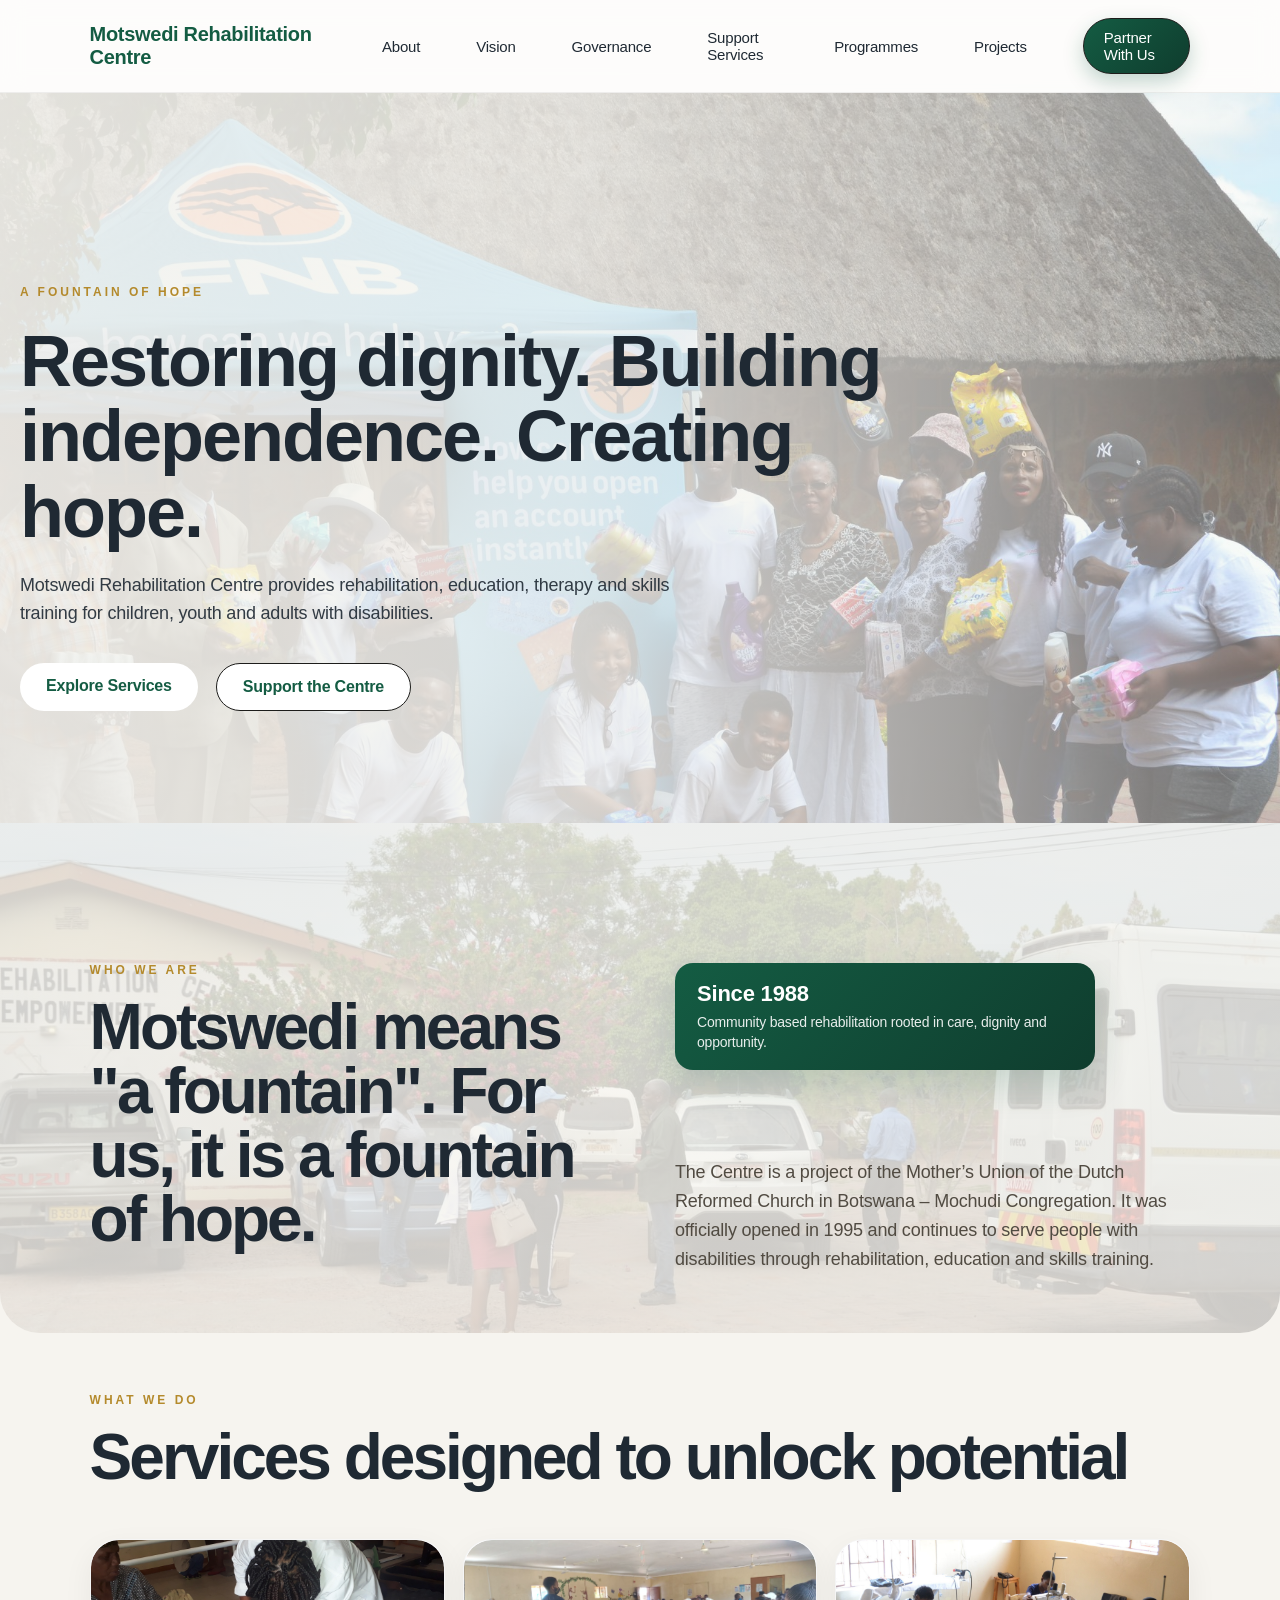
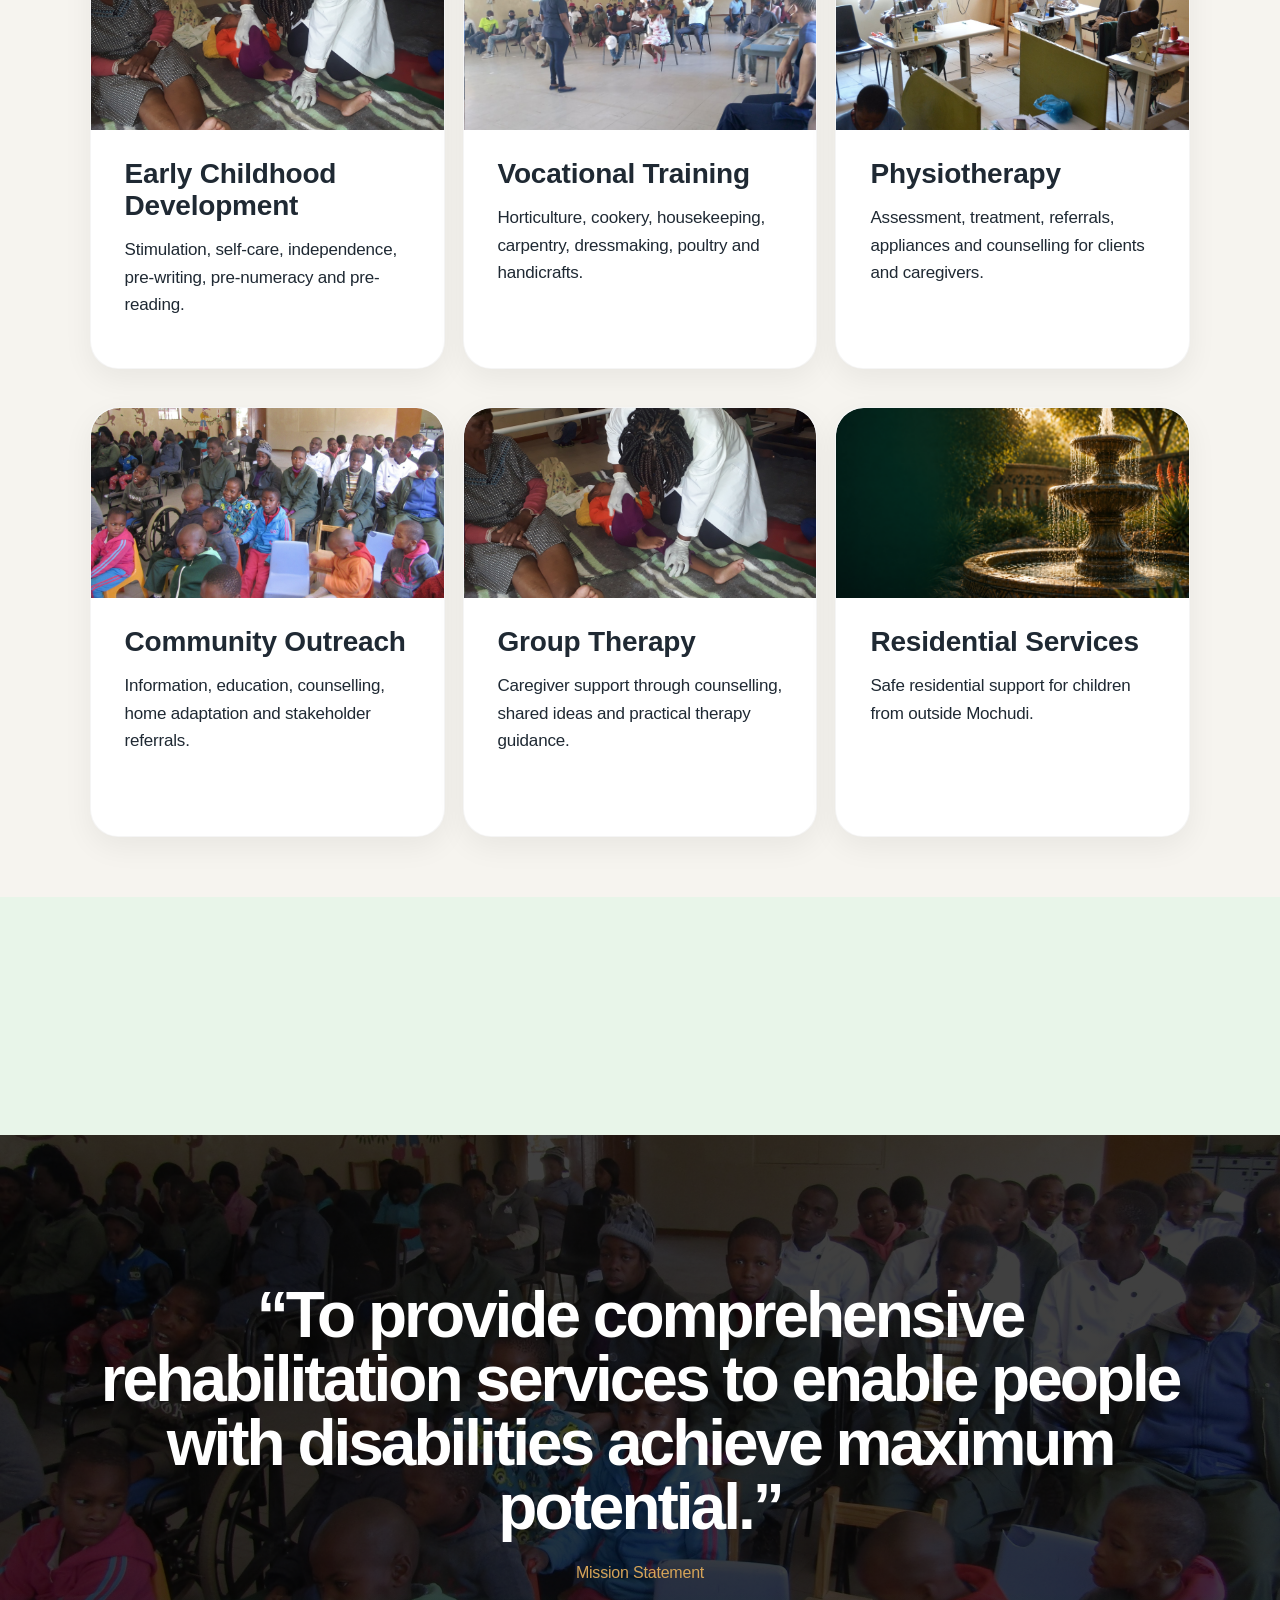
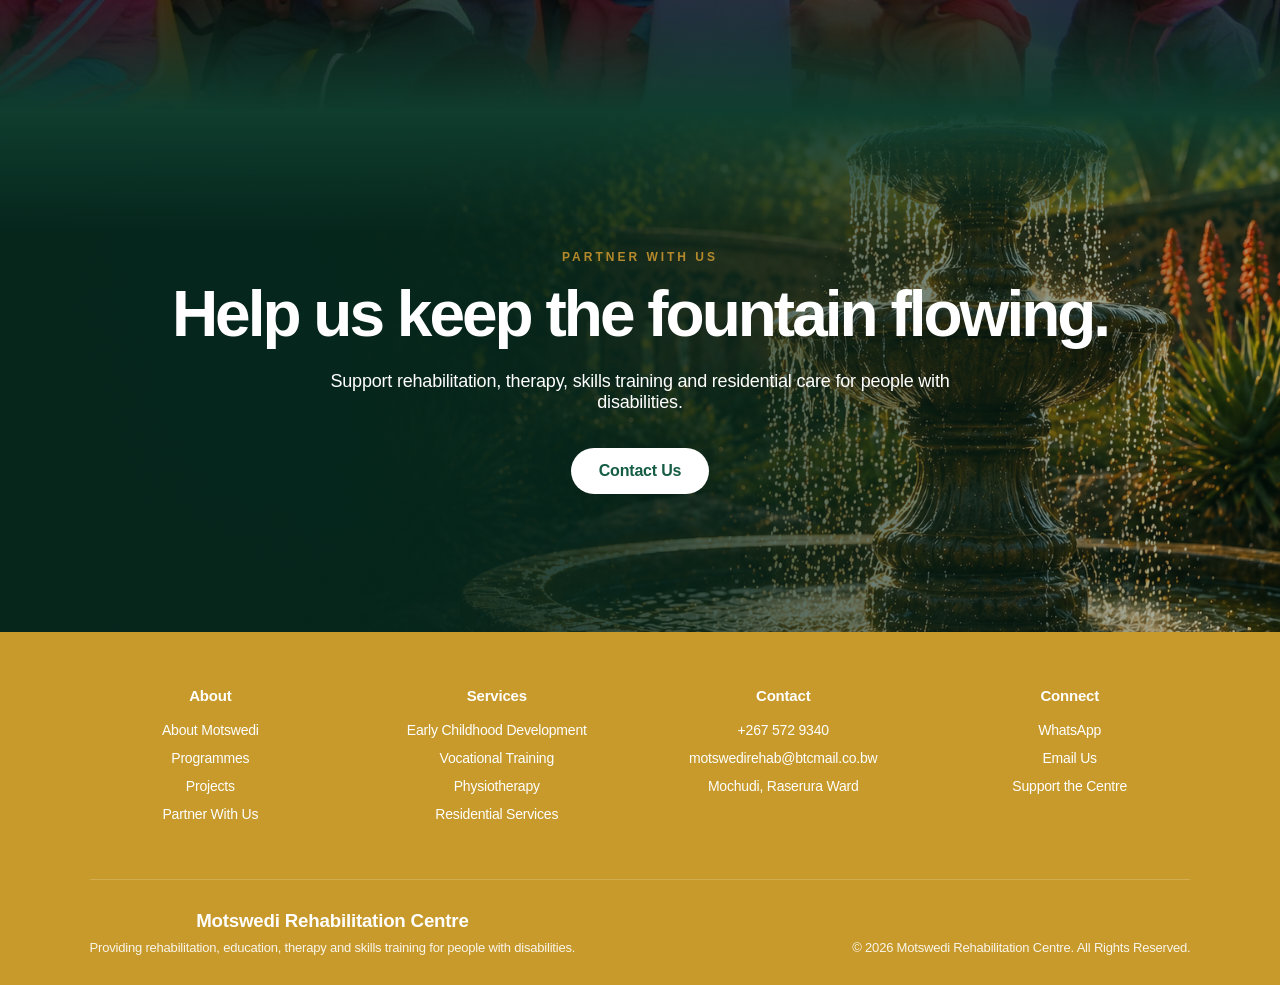
==== about.html @ 280f956c "Create multi-page website structure" ====
﻿<div id="loader">
  <div class="loader-inner">
    <span>A Fountain of Hope</span>
    <h1>Motswedi Rehabilitation Centre</h1>
  </div>
</div><!DOCTYPE html>
<html lang="en">
<head>
  <meta charset="UTF-8">
  <meta name="viewport" content="width=device-width, initial-scale=1.0">
  <title>Motswedi Rehabilitation Centre</title>
  <link rel="stylesheet" href="css/style.css">
</head>
<body>
<nav>
  <div class="brand">Motswedi Rehabilitation Centre</div>
  <div class="navlinks">
    <a href="about.html">About</a><a href="vision.html">Vision</a><a href="governance.html">Governance</a>
    <a href="support.html">Support Services</a>
    <a href="programmes.html">Programmes</a><a href="projects.html">Projects</a>
    <a href="contact.html" class="navbtn">Partner With Us</a>
  </div>
</nav>
<header class="hero">
  <div class="hero-text">
    <span class="tag">A Fountain of Hope</span>
    <h1>Restoring dignity. Building independence. Creating hope.</h1>
    <p>Motswedi Rehabilitation Centre provides rehabilitation, education, therapy and skills training for children, youth and adults with disabilities.</p>
    <div class="actions">
      <a href="support.html" class="btn primary">Explore Services</a>
      <a href="contact.html" class="btn ghost">Support the Centre</a>
    </div>
  </div>
  <div class="hero-card">
    <h3>Since 1988</h3>
    <p>Community based rehabilitation rooted in care, dignity and opportunity.</p>
  </div>
</header>
<section id="about" class="split"><div class="about-badge"><strong>Since 1988</strong><span>Community based rehabilitation rooted in care, dignity and opportunity.</span></div>
  <div>
    <span class="small">Who We Are</span>
    <h2>Motswedi means &quot;a fountain&quot;. For us, it is a fountain of hope.</h2>
  </div>
  <p>
    The Centre is a project of the Mother’s Union of the Dutch Reformed Church in Botswana – Mochudi Congregation.
    It was officially opened in 1995 and continues to serve people with disabilities through rehabilitation, education and skills training.
  </p>
</section>
<section class="dark">
  <div class="marquee">
    <span>Rehabilitation</span>
    <span>Education</span>
    <span>Skills Training</span>
    <span>Physiotherapy</span>
    <span>Residential Care</span>
  </div>
</section>
<section id="services" class="services">
  <span class="small">What We Do</span>
  <h2>Services designed to unlock potential</h2>
  <div class="grid">
    <div class="card"><h3>Early Childhood Development</h3><p>Stimulation, self-care, independence, pre-writing, pre-numeracy and pre-reading.</p></div>
    <div class="card"><h3>Vocational Training</h3><p>Horticulture, cookery, housekeeping, carpentry, dressmaking, poultry and handicrafts.</p></div>
    <div class="card"><h3>Physiotherapy</h3><p>Assessment, treatment, referrals, appliances and counselling for clients and caregivers.</p></div>
    <div class="card"><h3>Community Outreach</h3><p>Information, education, counselling, home adaptation and stakeholder referrals.</p></div>
    <div class="card"><h3>Group Therapy</h3><p>Caregiver support through counselling, shared ideas and practical therapy guidance.</p></div>
    <div class="card"><h3>Residential Services</h3><p>Safe residential support for children from outside Mochudi.</p></div>
  </div>
</section>
<section id="impact" class="impact">
  <div><h2>1988</h2><p>CBR programme started</p></div>
  <div><h2>1995</h2><p>Centre officially opened</p></div>
  <div><h2>90</h2><p>Children and youth enrolled</p></div>
  <div><h2>50</h2><p>Residential children supported</p></div>
</section>
<section class="statement">
  <h2>“To provide comprehensive rehabilitation services to enable people with disabilities achieve maximum potential.”</h2>
  <p>Mission Statement</p>
</section>
<section id="contact" class="contact">
  <span class="small">Partner With Us</span>
  <h2>Help us keep the fountain flowing.</h2>
  <p>Support rehabilitation, therapy, skills training and residential care for people with disabilities.</p>
  <a href="https://wa.me/26774729088" class="btn primary">Contact Us</a>
</section>
<footer class="footer">
  <div class="footer-grid">
    <div>
      <h4>About</h4>
      <a href="about.html">About Motswedi</a>
      <a href="programmes.html">Programmes</a><a href="projects.html">Projects</a>
      <a href="contact.html">Partner With Us</a>
    </div>
    <div>
      <h4>Services</h4>
      <a href="support.html">Early Childhood Development</a>
      <a href="support.html">Vocational Training</a>
      <a href="support.html">Physiotherapy</a>
      <a href="support.html">Residential Services</a>
    </div>
    <div>
      <h4>Contact</h4>
      <a href="tel:+2675729340">+267 572 9340</a>
      <a href="mailto:motswedirehab@btcmail.co.bw">motswedirehab@btcmail.co.bw</a>
      <a href="#">Mochudi, Raserura Ward</a>
    </div>
    <div>
      <h4>Connect</h4>
      <a href="https://wa.me/26774729088">WhatsApp</a>
      <a href="mailto:motswedirehab@btcmail.co.bw">Email Us</a>
      <a href="contact.html">Support the Centre</a>
    </div>
  </div>
  <div class="footer-bottom">
    <div>
      <h3>Motswedi Rehabilitation Centre</h3>
      <p>Providing rehabilitation, education, therapy and skills training for people with disabilities.</p>
    </div>
    <p>&copy; 2026 Motswedi Rehabilitation Centre. All Rights Reserved.</p>
  </div>
</footer>
<script src="js/script.js"></script>
</body>
</html>
---- css/style.css ----
* {
  margin: 0;
  padding: 0;
  box-sizing: border-box;
}
html {
  scroll-behavior: smooth;
}
body {
  font-family: Georgia, "Times New Roman", serif;
  background: #f3efe7;
  color: #1d1d1b;
}
nav {
  position: fixed;
  top: 0;
  width: 100%;
  padding: 24px 7%;
  display: flex;
  justify-content: space-between;
  align-items: center;
  z-index: 10;
  background: rgba(243,239,231,0.8);
  backdrop-filter: blur(18px);
  border-bottom: 1px solid rgba(0,0,0,0.08);
}
.brand {
  font-size: 26px;
  font-weight: 900;
  letter-spacing: -1px;
}
.navlinks {
  display: flex;
  gap: 28px;
  align-items: center;
}
.navlinks a {
  color: #1d1d1b;
  text-decoration: none;
  font-size: 15px;
}
.navbtn {
  border: 1px solid #1d1d1b;
  padding: 12px 20px;
  border-radius: 40px;
}
.hero {
  
  padding: 160px 7% 80px;
  display: grid;
  grid-template-columns: 1.4fr 0.6fr;
  align-items: end;
  gap: 60px;
  background:
    radial-gradient(circle at 75% 30%, rgba(214,164,88,0.35), transparent 28%),
    linear-gradient(120deg, #f3efe7 0%, #e8ddcd 100%);
}
.tag,
.small {
  text-transform: uppercase;
  letter-spacing: 3px;
  font-size: 12px;
  color: #8a5a23;
  font-weight: bold;
}
.hero h1 {
  font-size: clamp(32px, 5vw, 64px);
  line-height: 0.92;
  letter-spacing: -5px;
  margin: 25px 0;
  max-width: 1050px;
}
.hero p {
  max-width: 650px;
  font-size: 18px;
  line-height: 1.6;
  color: #4b463d;
}
.actions {
  display: flex;
  gap: 18px;
  margin-top: 35px;
  flex-wrap: wrap;
}
.btn {
  display: inline-block;
  padding: 16px 28px;
  border-radius: 50px;
  text-decoration: none;
  font-weight: bold;
}
.primary {
  background: #1d1d1b;
  color: #fff;
}
.ghost {
  border: 1px solid #1d1d1b;
  color: #1d1d1b;
}
.hero-card {
  background: #1d1d1b;
  color: white;
  border-radius: 36px;
  padding: 40px;
  
  display: flex;
  flex-direction: column;
  justify-content: end;
  box-shadow: 0 30px 80px rgba(0,0,0,0.25);
}
.hero-card h3 {
  font-size: 44px;
  margin-bottom: 15px;
}
.split {
  padding: 120px 7%;
  display: grid;
  grid-template-columns: 1fr 1fr;
  gap: 70px;
}
.split h2,
.services h2,
.statement h2,
.contact h2 {
  font-size: clamp(38px, 5vw, 76px);
  line-height: 1;
  letter-spacing: -3px;
  margin-top: 18px;
}
.split p {
  font-size: 18px;
  line-height: 1.6;
  color: #514b42;
}
.dark {
  background: #1d1d1b;
  color: #f3efe7;
  overflow: hidden;
}
.marquee {
  display: flex;
  gap: 70px;
  padding: 40px 0;
  white-space: nowrap;
  animation: move 20s linear infinite;
}
.marquee span {
  font-size: 34px;
  font-style: italic;
}
@keyframes move {
  from { transform: translateX(0); }
  to { transform: translateX(-50%); }
}
.services {
  padding: 120px 7%;
}
.grid {
  display: grid;
  grid-template-columns: repeat(3, 1fr);
  gap: 22px;
  margin-top: 50px;
}
.card {
  background: #fffaf0;
  padding: 36px;
  
  border-radius: 34px;
  border: 1px solid rgba(0,0,0,0.08);
  transition: 0.35s;
}
.card:hover {
  transform: translateY(-10px);
  background: #1d1d1b;
  color: white;
}
.card b {
  color: #b7792b;
}
.card h3 {
  font-size: 28px;
  margin: 45px 0 18px;
}
.card p {
  font-size: 17px;
  line-height: 1.6;
}
.impact {
  display: grid;
  grid-template-columns: repeat(4, 1fr);
  background: #e1d2bd;
  padding: 80px 7%;
  gap: 20px;
}
.impact div {
  border-left: 1px solid rgba(0,0,0,0.25);
  padding-left: 24px;
}
.impact h2 {
  font-size: 44px;
}
.statement {
  padding: 130px 7%;
  background: #1d1d1b;
  color: #f3efe7;
  text-align: center;
}
.statement p {
  margin-top: 25px;
  color: #d6a458;
}
.contact {
  padding: 120px 7%;
  text-align: center;
  background: radial-gradient(circle at center, rgba(214,164,88,0.35), transparent 35%), #f3efe7;
}
.contact p {
  max-width: 650px;
  margin: 25px auto 35px;
  font-size: 22px;
  color: #514b42;
}
footer {
  padding: 30px 7%;
  background: #1d1d1b;
  color: #f3efe7;
  text-align: center;
}
@media(max-width: 900px) {
  .navlinks {
    display: none;
  }
  .hero,
  .split,
  .grid,
  .impact {
    grid-template-columns: 1fr;
  }
  .hero h1 {
    letter-spacing: -2px;
  }
}
/* ===== PREMIUM POLISH ===== */
body {
  font-family: "Inter", Arial, sans-serif;
  letter-spacing: -0.2px;
}
/* NAVBAR IMPROVEMENT */
nav {
  padding: 18px 7%;
  transition: all 0.3s ease;
}
.brand {
  font-size: 20px;
  font-weight: 700;
  letter-spacing: -0.5px;
}
/* HERO REFINEMENT */
.hero h1 {
  line-height: 1.05;
  letter-spacing: -2px;
  max-width: 900px;
}
.hero p {
  font-size: 18px;
  opacity: 0.85;
}
/* BUTTON POLISH */
.btn {
  transition: all 0.25s ease;
}
.btn:hover {
  transform: translateY(-2px);
  opacity: 0.9;
}
/* SECTION SPACING */
section {
  padding: 90px 7%;
}
/* CARDS UPGRADE */
.card {
  border-radius: 28px;
  box-shadow: 0 10px 30px rgba(0,0,0,0.06);
  transition: all 0.3s ease;
}
.card:hover {
  transform: translateY(-6px);
  box-shadow: 0 20px 50px rgba(0,0,0,0.1);
}
/* GRID CLEANUP */
.grid {
  gap: 18px;
}
/* IMPACT SECTION CLEAN */
.impact h2 {
  font-size: 52px;
}
/* CONTACT CLEAN */
.contact p {
  font-size: 18px;
}
/* SMOOTH TRANSITIONS */
* {
  transition: color 0.2s ease, background 0.2s ease;
}
.dark {
  padding: 40px 0 !important;
}
.marquee {
  padding: 20px 0 !important;
}
.marquee span {
  font-size: 28px;
}
/* ===== COLOR UPGRADE ===== */
body {
  background: #f6f4ef;
  color: #1f2933;
}
/* NAVBAR */
nav {
  background: rgba(246,244,239,0.9);
  border-bottom: 1px solid rgba(0,0,0,0.05);
}
/* HERO SECTION */
.hero {
  background: linear-gradient(135deg, #e8f5e9, #f6f4ef);
}
/* DARK SECTION (replace harsh black) */
.dark {
  background: linear-gradient(135deg, #0f3d2e, #145c43);
  color: #f6f4ef;
}
/* CARDS */
.card {
  background: #ffffff;
  border: 1px solid rgba(0,0,0,0.04);
}
/* CARD HOVER */
.card:hover {
  background: #0f3d2e;
  color: white;
}
/* BUTTONS */
.primary {
  background: #145c43;
}
.primary:hover {
  background: #0f3d2e;
}
/* ACCENT TEXT */
.small,
.tag {
  color: #b48a2c;
}
/* IMPACT SECTION */
.impact {
  background: #e8f5e9;
}
/* CONTACT */
.contact {
  background: linear-gradient(135deg, #145c43, #0f3d2e);
  color: white;
}
/* ===== PREMIUM STARTUP LOADER ===== */
#loader {
  position: fixed;
  inset: 0;
  background: #0f3d2e;
  color: #f6f4ef;
  z-index: 9999;
  display: flex;
  align-items: center;
  justify-content: center;
  animation: loaderExit 1s ease forwards;
  animation-delay: 2.4s;
}
.loader-inner {
  text-align: center;
  animation: loaderText 1.5s ease forwards;
}
.loader-inner span {
  display: block;
  color: #c79a3b;
  text-transform: uppercase;
  letter-spacing: 5px;
  font-size: 13px;
  margin-bottom: 18px;
}
.loader-inner h1 {
  font-size: clamp(34px, 6vw, 82px);
  line-height: 1;
  max-width: 900px;
}
@keyframes loaderText {
  0% {
    opacity: 0;
    transform: translateY(30px);
    filter: blur(8px);
  }
  100% {
    opacity: 1;
    transform: translateY(0);
    filter: blur(0);
  }
}
@keyframes loaderExit {
  to {
    opacity: 0;
    visibility: hidden;
    transform: translateY(-100%);
  }
}
/* ===== HERO CARD FIX (Since 1988) ===== */
.hero-card {
  background: linear-gradient(135deg, #145c43, #0f3d2e);
  color: #f6f4ef;
  border-radius: 28px;
  padding: 35px;
  box-shadow: 0 20px 50px rgba(0,0,0,0.15);
}
.hero-card h3 {
  font-size: 38px;
  margin-bottom: 10px;
  color: #ffffff;
}
.hero-card p {
  font-size: 16px;
  color: rgba(255,255,255,0.85);
  line-height: 1.5;
}
/* ===== CONTACT SECTION FIX ===== */
.contact {
  background: linear-gradient(135deg, #145c43, #0f3d2e);
  color: #ffffff;
  text-align: center;
}
.contact h2 {
  color: #ffffff;
}
.contact p {
  color: rgba(255,255,255,0.9);
  font-size: 18px;
}
/* BUTTON FIX */
.contact .btn {
  background: #ffffff;
  color: #145c43;
  font-weight: bold;
}
.contact .btn:hover {
  background: #f1f5f3;
}
/* ===== VISUAL IMAGE UPGRADE ===== */
.hero {
  background:
    linear-gradient(90deg, rgba(246,244,239,0.95) 0%, rgba(246,244,239,0.82) 55%, rgba(246,244,239,0.35) 100%),
    url("../images/hero-fountain.png");
  background-size: cover;
  background-position: center right;
}
.card:nth-child(1)::before {
  background-image: url("../images/care.jpg");
}
.card:nth-child(2)::before {
  background-image: url("../images/training.jpg");
}
.card:nth-child(3)::before {
  background-image: url("../images/therapy.jpg");
}
.card:nth-child(4)::before {
  background-image: url("../images/community.jpg");
}
.card {
  position: relative;
  overflow: hidden;
}
.card::before {
  content: "";
  display: block;
  height: 150px;
  margin: -36px -36px 28px;
  background-size: cover;
  background-position: center;
  border-radius: 28px 28px 0 0;
  filter: saturate(0.9);
}
.card:hover::before {
  opacity: 0.75;
}

/* ===== WORKING IMAGE SYSTEM ===== */
/* HERO IMAGE */
.hero {
  background:
    linear-gradient(90deg, rgba(246,244,239,0.95) 0%, rgba(246,244,239,0.85) 50%, rgba(246,244,239,0.3) 100%),
    url("../images/hero-fountain.png");
  background-size: cover;
  background-position: center right;
}
/* CARD IMAGES */
.card {
  position: relative;
  overflow: hidden;
  padding-top: 200px;
}
.card::before {
  content: "";
  position: absolute;
  top: 0;
  left: 0;
  width: 100%;
  height: 160px;
  background-size: cover;
  background-position: center;
  border-radius: 28px 28px 0 0;
}
/* Assign images */
.card:nth-child(1)::before { background-image: url("../images/care.jpg"); }
.card:nth-child(2)::before { background-image: url("../images/training.jpg"); }
.card:nth-child(3)::before { background-image: url("../images/therapy.jpg"); }
.card:nth-child(4)::before { background-image: url("../images/community.jpg"); }
.card:nth-child(5)::before { background-image: url("../images/care.jpg"); }
.card:nth-child(6)::before { background-image: url("../images/hero-fountain.png"); }

/* ===== FIX SERVICE CARD IMAGE CROPPING ===== */
.card {
  padding-top: 260px !important;
}
.card::before {
  height: 220px !important;
  background-size: cover !important;
  background-position: center center !important;
}
/* ===== SERVICE CARD IMAGE + HEIGHT FIX ===== */
.card {
  padding: 0 34px 34px 34px !important;
  min-height: 430px !important;
}
.card::before {
  position: relative !important;
  display: block !important;
  height: 190px !important;
  width: calc(100% + 68px) !important;
  margin: 0 -34px 28px -34px !important;
  background-size: cover !important;
  background-position: center !important;
  border-radius: 28px 28px 0 0 !important;
}
.card h3 {
  margin: 10px 0 14px !important;
}
.card p {
  margin: 0 !important;
}
/* ===== ABOUT IMAGE BAND ===== */
.split {
  position: relative;
}
.split::before {
  content: "";
  position: absolute;
  top: -120px;
  left: 0;
  width: 100%;
  height: 260px;
  background:
    linear-gradient(to bottom, rgba(246,244,239,0.95), rgba(246,244,239,0.6)),
    url("../images/about.jpg");
  background-size: cover;
  background-position: center;
  border-radius: 0 0 40px 40px;
  z-index: 0;
}
.split > * {
  position: relative;
  z-index: 1;
}
/* ===== FIX ABOUT IMAGE OVERLAP ===== */
.split::before {
  display: none !important;
}
.split {
  padding-top: 80px !important;
}
.split {
  background:
    linear-gradient(rgba(246,244,239,0.88), rgba(246,244,239,0.88)),
    url("../images/about.jpg") center/cover no-repeat;
  border-radius: 0 0 40px 40px;
}
/* ===== THEME GLITTER CURSOR ===== */
.glitter {
  position: fixed;
  width: 8px;
  height: 8px;
  pointer-events: none;
  border-radius: 50%;
  z-index: 99999;
  background: #c79a3b;
  box-shadow: 0 0 12px rgba(199,154,59,0.9);
  animation: glitterFade 0.7s ease-out forwards;
}
@keyframes glitterFade {
  0% {
    opacity: 1;
    transform: scale(1);
  }
  100% {
    opacity: 0;
    transform: scale(0.2) translateY(-12px);
  }
}

/* ===== FINAL HERO (MATCH DESIGN) ===== */
.hero {
  min-height: 90vh;
  display: flex;
  align-items: center;
  padding: 80px 7%;
  background:
    linear-gradient(90deg, rgba(6,38,28,0.95) 0%, rgba(6,38,28,0.85) 40%, rgba(6,38,28,0.2) 75%),
    url("../images/hero-fountain.png");
  background-size: cover;
  background-position: right center;
  color: #ffffff;
}
/* LEFT TEXT BLOCK */
.hero-content {
  max-width: 600px;
}
/* TITLE */
.hero h1 {
  font-size: clamp(48px, 6vw, 72px);
  line-height: 1.05;
  margin-bottom: 20px;
  font-weight: 700;
}
/* SUBTEXT */
.hero p {
  font-size: 18px;
  opacity: 0.9;
  margin-bottom: 30px;
}
/* SMALL GOLD TEXT */
.hero .eyebrow {
  color: #c79a3b;
  letter-spacing: 3px;
  font-size: 13px;
  margin-bottom: 10px;
  display: block;
}
/* BUTTON */
.hero .btn {
  background: #ffffff;
  color: #145c43;
  padding: 14px 26px;
  border-radius: 999px;
  font-weight: 600;
  text-decoration: none;
}
.hero .btn:hover {
  background: #f3f5f4;
}
/* REMOVE OLD HERO STYLES */
header {
  background: none !important;
}

/* ===== FOUNTAIN IMAGE ON CONTACT SECTION ===== */
.contact {
  background:
    linear-gradient(90deg, rgba(6,38,28,0.96) 0%, rgba(6,38,28,0.85) 45%, rgba(6,38,28,0.25) 100%),
    url("../images/hero-fountain.png") !important;
  background-size: cover !important;
  background-position: right center !important;
  background-repeat: no-repeat !important;
  color: white !important;
  min-height: 520px !important;
  display: flex !important;
  flex-direction: column !important;
  justify-content: center !important;
}
.contact h2,
.contact p {
  color: white !important;
}
.contact .btn {
  background: white !important;
  color: #145c43 !important;
}
/* ===== FIX CONTACT BUTTON SIZE ===== */
.contact .btn {
  width: auto !important;
  display: inline-block !important;
  padding: 14px 28px !important;
  border-radius: 999px !important;
  margin: 0 auto !important;
}
/* Center it properly */
.contact {
  text-align: center !important;
}
/* ===== RESTORE HERO BACKGROUND IMAGE ===== */
.hero {
  background:
    linear-gradient(90deg, rgba(6,38,28,0.75) 0%, rgba(6,38,28,0.55) 45%, rgba(6,38,28,0.2) 75%),
    url("../images/hero.jpg") !important;
  background-size: cover !important;
  background-position: center right !important;
  background-repeat: no-repeat !important;
}
/* ===== FIX HERO OPACITY (SOFT LIKE BELOW) ===== */
.hero {
  background:
    linear-gradient(90deg,
      rgba(246,244,239,0.92) 0%,
      rgba(246,244,239,0.85) 45%,
      rgba(246,244,239,0.65) 75%,
      rgba(246,244,239,0.4) 100%
    ),
    url("../images/hero.jpg") !important;
  background-size: cover !important;
  background-position: center right !important;
  background-repeat: no-repeat !important;
}
.hero h1,
.hero p {
  color: #1f2933 !important;
}
/* ===== FIX HERO TOP SPACING ===== */
.hero {
  padding-top: 140px !important;
}
.hero .eyebrow {
  margin-top: 10px !important;
}
/* ===== FIX HERO CARD READABILITY ===== */
.hero-card {
  background: rgba(20, 92, 67, 0.95) !important;
  box-shadow: 0 10px 40px rgba(0,0,0,0.2) !important;
}
.hero-card h3 {
  color: #ffffff !important;
}
.hero-card p {
  color: rgba(255,255,255,0.9) !important;
}
/* ===== PREMIUM NAVBAR ===== */
nav {
  position: sticky;
  top: 0;
  z-index: 1000;
  background: rgba(255, 255, 255, 0.75);
  backdrop-filter: blur(12px);
  -webkit-backdrop-filter: blur(12px);
  padding: 18px 7%;
  border-bottom: 1px solid rgba(0,0,0,0.06);
  box-shadow: 0 6px 20px rgba(0,0,0,0.05);
}
/* BRAND */
.brand {
  font-weight: 700;
  font-size: 20px;
  letter-spacing: -0.3px;
  color: #145c43;
}
/* LINKS */
.navlinks a {
  margin-left: 28px;
  font-weight: 500;
  color: #1f2933;
  position: relative;
  text-decoration: none;
}
/* UNDERLINE ANIMATION */
.navlinks a::after {
  content: "";
  position: absolute;
  left: 0;
  bottom: -6px;
  width: 0%;
  height: 2px;
  background: #145c43;
  transition: width 0.25s ease;
}
.navlinks a:hover::after {
  width: 100%;
}
/* BUTTON */
.navbtn {
  margin-left: 30px;
  padding: 10px 20px;
  border-radius: 999px;
  background: linear-gradient(135deg, #145c43, #0f3d2e);
  color: white !important;
  font-weight: 600;
  box-shadow: 0 8px 20px rgba(20,92,67,0.25);
  transition: all 0.25s ease;
}
.navbtn:hover {
  transform: translateY(-2px);
  box-shadow: 0 12px 30px rgba(20,92,67,0.35);
}
/* ===== REMOVE HERO YEAR TILE ===== */
.hero-card {
  display: none !important;
}
.hero {
  padding-top: 95px !important;
}
.hero .eyebrow {
  margin-top: 0 !important;
}
/* ===== ABOUT SINCE 1988 BADGE ===== */
.about-badge {
  grid-column: 1 / -1;
  background: linear-gradient(135deg, #145c43, #0f3d2e);
  color: white;
  padding: 24px 30px;
  border-radius: 24px;
  margin-bottom: 35px;
  max-width: 520px;
  box-shadow: 0 15px 35px rgba(20,92,67,0.18);
}
.about-badge strong {
  display: block;
  font-size: 28px;
  margin-bottom: 8px;
}
.about-badge span {
  color: rgba(255,255,255,0.9);
  line-height: 1.5;
}
/* ===== MOVE ABOUT BADGE TO RIGHT SIDE ===== */
.about-badge {
  grid-column: 2 !important;
  grid-row: 1 !important;
  max-width: 420px !important;
  padding: 18px 22px !important;
  border-radius: 18px !important;
  margin: 0 0 18px 0 !important;
  align-self: end !important;
}
.about-badge strong {
  font-size: 22px !important;
  margin-bottom: 6px !important;
}
.about-badge span {
  font-size: 14px !important;
  line-height: 1.4 !important;
}
.split > div:not(.about-badge) {
  grid-column: 1 !important;
  grid-row: 1 / span 2 !important;
}
.split > p {
  grid-column: 2 !important;
  grid-row: 2 !important;
}
/* ===== REMOVE DEAD SPACE BETWEEN SECTIONS ===== */
#services {
  padding-bottom: 40px !important;
}
#services .card {
  margin-bottom: 20px !important;
}
#services + section {
  margin-top: 0 !important;
  padding-top: 60px !important;
}
/* tighten stat section */
.impact {
  padding: 60px 7% !important;
}
/* ===== ANIMATED IMPACT NUMBERS ===== */
.impact div {
  transition: transform 0.3s ease, background 0.3s ease;
  border-radius: 18px;
  padding: 20px 24px;
}
.impact div:hover {
  transform: translateY(-8px) scale(1.03);
  background: rgba(255,255,255,0.45);
}
.impact h2 {
  transition: transform 0.3s ease, color 0.3s ease;
}
.impact div:hover h2 {
  transform: scale(1.12);
  color: #145c43;
}
.impact div.reveal-stat {
  opacity: 0;
  transform: translateY(35px);
}
.impact div.reveal-stat.active {
  opacity: 1;
  transform: translateY(0);
  transition: all 0.7s ease;
}
/* ===== PLAYSTATION-STYLE FOOTER, MOTSWEDI THEME ===== */
.footer {
  background: #0f3d2e;
  color: white;
  padding: 55px 7% 30px;
}
.footer-grid {
  display: grid;
  grid-template-columns: repeat(4, 1fr);
  gap: 45px;
  padding-bottom: 45px;
  border-bottom: 1px solid rgba(255,255,255,0.18);
}
.footer h4 {
  font-size: 15px;
  margin-bottom: 18px;
  color: #ffffff;
}
.footer a {
  display: block;
  color: rgba(255,255,255,0.82);
  text-decoration: none;
  font-size: 14px;
  margin-bottom: 12px;
}
.footer a:hover {
  color: #c79a3b;
}
.footer-bottom {
  padding-top: 30px;
  display: flex;
  justify-content: space-between;
  gap: 40px;
  align-items: flex-end;
}
.footer-bottom h3 {
  margin-bottom: 8px;
}
.footer-bottom p {
  color: rgba(255,255,255,0.75);
  font-size: 13px;
  max-width: 650px;
}
@media (max-width: 900px) {
  .footer-grid {
    grid-template-columns: repeat(2, 1fr);
  }
  .footer-bottom {
    flex-direction: column;
    align-items: flex-start;
  }
}
@media (max-width: 600px) {
  .footer-grid {
    grid-template-columns: 1fr;
  }
}
/* ===== REMOVE TICKER + DEAD SPACE ===== */
.dark {
  display: none !important;
}
.marquee {
  display: none !important;
}
.split {
  margin-bottom: 0 !important;
  padding-bottom: 60px !important;
}
#services {
  padding-top: 60px !important;
}
/* ===== MISSION SECTION BACKGROUND IMAGE ===== */
.statement {
  position: relative;
  background:
    linear-gradient(rgba(0,0,0,0.75), rgba(0,0,0,0.75)),
    url("../images/kids.jpg");
  background-size: cover;
  background-position: center;
  background-repeat: no-repeat;
  color: white;
}
/* ===== BLEND BETWEEN SECTIONS ===== */
/* fade bottom of mission section */
.statement {
  position: relative;
}
.statement::after {
  content: "";
  position: absolute;
  bottom: -1px;
  left: 0;
  width: 100%;
  height: 120px;
  background: linear-gradient(to bottom, rgba(0,0,0,0) 0%, #0f3d2e 100%);
  pointer-events: none;
}
/* fade top of next section */
.contact {
  position: relative;
}
.contact::before {
  content: "";
  position: absolute;
  top: -1px;
  left: 0;
  width: 100%;
  height: 120px;
  background: linear-gradient(to bottom, #0f3d2e 0%, rgba(15,61,46,0) 100%);
  pointer-events: none;
}
/* ===== SOFT BLEND (SUBTLE, PREMIUM) ===== */
/* top section fade down */
.hero::after {
  content: "";
  position: absolute;
  bottom: -1px;
  left: 0;
  width: 100%;
  height: 90px;
  background: linear-gradient(
    to bottom,
    rgba(246,244,239,0) 0%,
    rgba(246,244,239,0.5) 60%,
    rgba(246,244,239,0.85) 100%
  );
  pointer-events: none;
}
/* about section fade up */
.split::before {
  content: "";
  position: absolute;
  top: -1px;
  left: 0;
  width: 100%;
  height: 90px;
  background: linear-gradient(
    to bottom,
    rgba(246,244,239,0.85) 0%,
    rgba(246,244,239,0.5) 60%,
    rgba(246,244,239,0) 100%
  );
  pointer-events: none;
}
/* ===== CLEAN SOFT TRANSITION BETWEEN HERO AND ABOUT ===== */
.hero {
  margin-bottom: 0 !important;
}
.hero::after {
  height: 55px !important;
  background: linear-gradient(
    to bottom,
    rgba(246,244,239,0) 0%,
    rgba(246,244,239,0.35) 70%,
    rgba(246,244,239,0.75) 100%
  ) !important;
}
.split {
  margin-top: -20px !important;
  padding-top: 90px !important;
}
.split::before {
  display: none !important;
}
/* ===== REMOVE WHITE BOX EFFECT ===== */
.hero::after {
  height: 40px !important;
  background: linear-gradient(
    to bottom,
    rgba(246,244,239,0) 0%,
    rgba(246,244,239,0.2) 100%
  ) !important;
}
.split {
  background-color: transparent !important;
  margin-top: -10px !important;
}
.split::before {
  display: none !important;
}
/* remove any accidental overlay strips */
.hero {
  background-color: transparent !important;
}
/* ===== REMOVE ALL SEAM LINES COMPLETELY ===== */
.hero::after {
  display: none !important;
}
.split::before {
  display: none !important;
}
/* make sections overlap slightly */
.split {
  margin-top: -60px !important;
  padding-top: 120px !important;
  background: transparent !important;
}
/* soften hero bottom instead of hard fade */
.hero {
  position: relative;
}
.hero::after {
  content: "";
  position: absolute;
  bottom: 0;
  width: 100%;
  height: 120px;
  background: linear-gradient(
    to bottom,
    rgba(246,244,239,0) 0%,
    rgba(246,244,239,0.6) 100%
  );
  pointer-events: none;
}
/* ===== PERFECT BLEND (NO LINE AT ALL) ===== */
/* make both sections SAME base color */
.hero,
.split {
  background-color: #f6f4ef !important;
}
/* remove ALL overlays */
.hero::after,
.split::before {
  display: none !important;
}
/* overlap sections slightly */
.split {
  margin-top: -80px !important;
  padding-top: 140px !important;
}
/* ensure hero image covers fully */
.hero {
  background-size: cover !important;
  background-position: center !important;
}
/* ===== RESTORE BACKGROUND IMAGE (ABOUT SECTION) ===== */
.split {
  background:
    linear-gradient(rgba(246,244,239,0.85), rgba(246,244,239,0.85)),
    url("../images/about.jpg");
  background-size: cover;
  background-position: center;
  background-repeat: no-repeat;
  margin-top: -80px !important;
  padding-top: 140px !important;
}
/* REMOVE hard color override */
.hero,
.split {
  background-color: transparent !important;
}
/* ===== FORCE ABOUT BACKGROUND IMAGE ===== */
.split {
  background-image: url("../images/about.jpg") !important;
  background-size: cover !important;
  background-position: center !important;
  background-repeat: no-repeat !important;
  /* add soft overlay so text is readable */
  background-blend-mode: overlay;
  background-color: rgba(246,244,239,0.75);
  margin-top: -80px !important;
  padding-top: 140px !important;
}
/* ===== MATCH ABOUT BACKGROUND TO HERO (LIGHTER OVERLAY) ===== */
.split {
  background-image: 
    linear-gradient(rgba(246,244,239,0.45), rgba(246,244,239,0.45)),
    url("../images/about.jpg");
  background-size: cover !important;
  background-position: center !important;
  background-repeat: no-repeat !important;
}
/* ===== SOFTEN ABOUT BACKGROUND ===== */
.split {
  background:
    linear-gradient(rgba(246,244,239,0.72), rgba(246,244,239,0.72)),
    url("../images/about.jpg") center/cover no-repeat !important;
}
/* ===== FORCE SOFTER ABOUT IMAGE OVERLAY ===== */
section.split {
  background-image:
    linear-gradient(rgba(246,244,239,0.82), rgba(246,244,239,0.82)),
    url("../images/about.jpg") !important;
  background-size: cover !important;
  background-position: center !important;
  background-repeat: no-repeat !important;
  background-color: transparent !important;
  background-blend-mode: normal !important;
}
/* ===== LIGHT GOLD FOOTER ===== */
footer {
  background: #E8D8A8 !important; /* soft gold */
  color: #1f2937 !important; /* dark text for contrast */
}
/* footer headings */
footer h4,
footer h3 {
  color: #1f2937 !important;
}
/* footer links */
footer a {
  color: #2c3e50 !important;
}
footer a:hover {
  color: #0f3d2e !important; /* your theme green */
}
/* divider line */
footer hr {
  border-color: rgba(0,0,0,0.2) !important;
}
/* bottom text */
footer p {
  color: #374151 !important;
}
/* ===== MATCH FOOTER TO "PARTNER WITH US" GOLD ===== */
footer {
  background: #C79A2B !important; /* rich gold */
  color: #0f172a !important;
}
footer h3,
footer h4 {
  color: #0f172a !important;
}
footer a {
  color: #1f2937 !important;
}
footer a:hover {
  color: #0f3d2e !important; /* theme green */
}
/* divider */
footer hr {
  border-color: rgba(0,0,0,0.25) !important;
}
footer p {
  color: #111827 !important;
}
/* ===== FOOTER WHITE TEXT ===== */
footer {
  color: white !important;
}
footer h3,
footer h4 {
  color: white !important;
}
footer p {
  color: rgba(255,255,255,0.9) !important;
}
footer a {
  color: white !important;
}
footer a:hover {
  color: #0f3d2e !important; /* green hover */
}
/* divider line */
footer hr {
  border-color: rgba(255,255,255,0.3) !important;
}
/* MOBILE OPTIMIZATION */
@media (max-width: 768px) {

  .hero h1 {
    font-size: 36px;
    line-height: 1.2;
  }

  .hero p {
    font-size: 16px;
  }

  .hero {
    padding: 80px 20px;
  }

  .hero-buttons {
    display: flex;
    flex-direction: column;
    gap: 12px;
  }

  .hero-buttons a {
    width: 100%;
    text-align: center;
  }

  /* Reduce overlay strength */
  .hero::before {
    opacity: 0.4; /* was too strong */
  }

}
/* MOBILE OPTIMIZATION */
@media (max-width: 768px) {

  .hero h1 {
    font-size: 36px;
    line-height: 1.2;
  }

  .hero p {
    font-size: 16px;
  }

  .hero {
    padding: 80px 20px;
  }

  .hero-buttons {
    display: flex;
    flex-direction: column;
    gap: 12px;
  }

  .hero-buttons a {
    width: 100%;
    text-align: center;
  }

  .hero::before {
    opacity: 0.4;
  }

}.hero {
  padding-top: 40px !important;
}
.hero .tagline,
.hero small {
  margin-top: 0 !important;
}
@media (max-width: 768px) {
  .hero {
    padding-top: 20px !important;
  }
}
.hero {
  padding: 30px 20px !important;
}
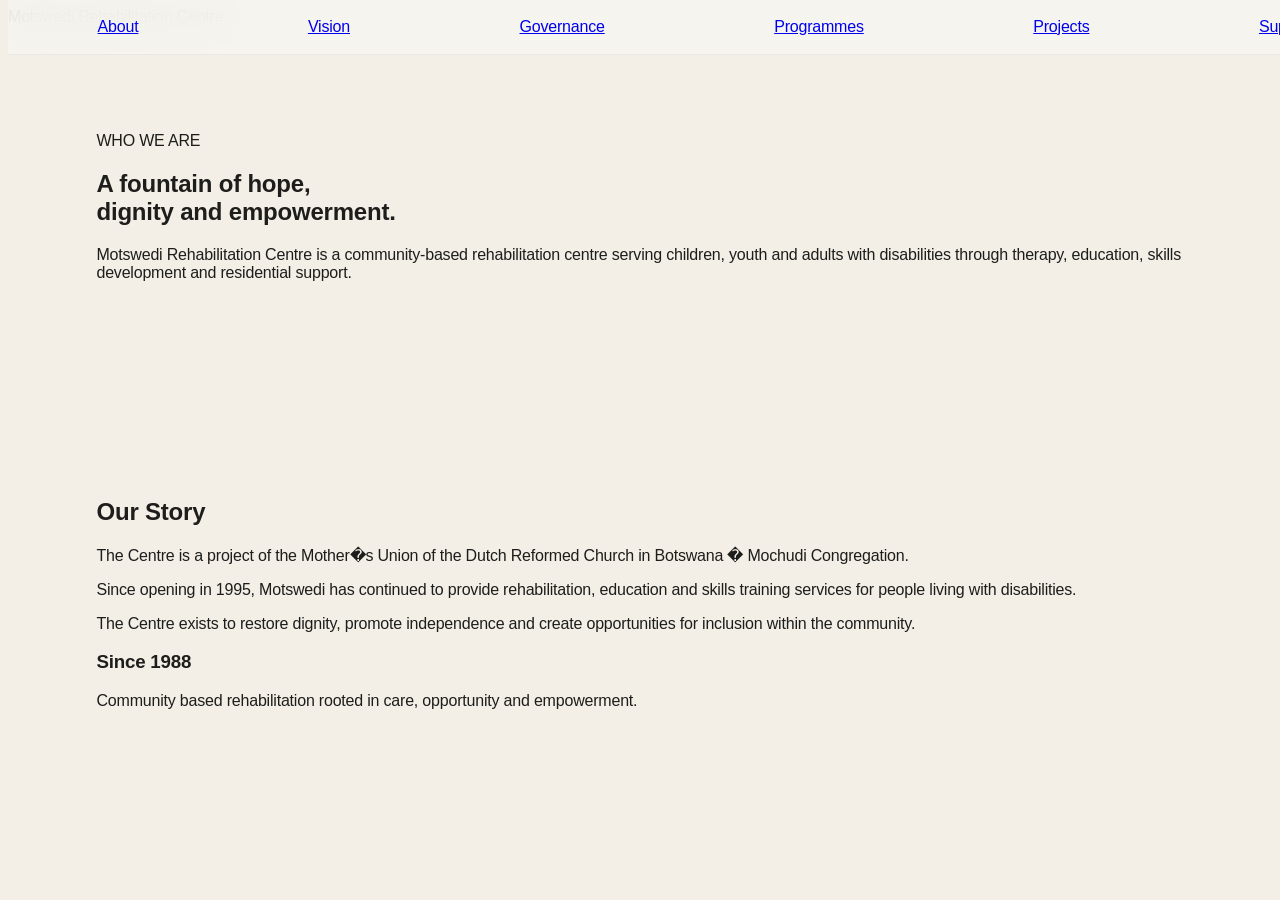
==== commit ddcf364f: "Build About page" ====
--- a/about.html
+++ b/about.html
@@ -1,135 +1,62 @@
-﻿<div id="loader">
-  <div class="loader-inner">
-    <span>A Fountain of Hope</span>
-    <h1>Motswedi Rehabilitation Centre</h1>
-  </div>
-</div><!DOCTYPE html>
-<html lang="en">
-<head>
-  <meta charset="UTF-8">
-  <meta name="viewport" content="width=device-width, initial-scale=1.0">
-  <title>Motswedi Rehabilitation Centre</title>
-  <link rel="stylesheet" href="css/style.css">
-</head>
-<body>
-<nav>
-  <div class="brand">Motswedi Rehabilitation Centre</div>
-  <div class="navlinks">
-    <a href="about.html">About</a><a href="vision.html">Vision</a><a href="governance.html">Governance</a>
-    <a href="support.html">Support Services</a>
-    <a href="programmes.html">Programmes</a><a href="projects.html">Projects</a>
-    <a href="contact.html" class="navbtn">Partner With Us</a>
-  </div>
-</nav>
-<header class="hero">
-  <div class="hero-text">
-    <span class="tag">A Fountain of Hope</span>
-    <h1>Restoring dignity. Building independence. Creating hope.</h1>
-    <p>Motswedi Rehabilitation Centre provides rehabilitation, education, therapy and skills training for children, youth and adults with disabilities.</p>
-    <div class="actions">
-      <a href="support.html" class="btn primary">Explore Services</a>
-      <a href="contact.html" class="btn ghost">Support the Centre</a>
-    </div>
-  </div>
-  <div class="hero-card">
-    <h3>Since 1988</h3>
-    <p>Community based rehabilitation rooted in care, dignity and opportunity.</p>
-  </div>
-</header>
-<section id="about" class="split"><div class="about-badge"><strong>Since 1988</strong><span>Community based rehabilitation rooted in care, dignity and opportunity.</span></div>
-  <div>
-    <span class="small">Who We Are</span>
-    <h2>Motswedi means &quot;a fountain&quot;. For us, it is a fountain of hope.</h2>
-  </div>
-  <p>
-    The Centre is a project of the Mother’s Union of the Dutch Reformed Church in Botswana – Mochudi Congregation.
-    It was officially opened in 1995 and continues to serve people with disabilities through rehabilitation, education and skills training.
-  </p>
-</section>
-<section class="dark">
-  <div class="marquee">
-    <span>Rehabilitation</span>
-    <span>Education</span>
-    <span>Skills Training</span>
-    <span>Physiotherapy</span>
-    <span>Residential Care</span>
-  </div>
-</section>
-<section id="services" class="services">
-  <span class="small">What We Do</span>
-  <h2>Services designed to unlock potential</h2>
-  <div class="grid">
-    <div class="card"><h3>Early Childhood Development</h3><p>Stimulation, self-care, independence, pre-writing, pre-numeracy and pre-reading.</p></div>
-    <div class="card"><h3>Vocational Training</h3><p>Horticulture, cookery, housekeeping, carpentry, dressmaking, poultry and handicrafts.</p></div>
-    <div class="card"><h3>Physiotherapy</h3><p>Assessment, treatment, referrals, appliances and counselling for clients and caregivers.</p></div>
-    <div class="card"><h3>Community Outreach</h3><p>Information, education, counselling, home adaptation and stakeholder referrals.</p></div>
-    <div class="card"><h3>Group Therapy</h3><p>Caregiver support through counselling, shared ideas and practical therapy guidance.</p></div>
-    <div class="card"><h3>Residential Services</h3><p>Safe residential support for children from outside Mochudi.</p></div>
-  </div>
-</section>
-<section id="impact" class="impact">
-  <div><h2>1988</h2><p>CBR programme started</p></div>
-  <div><h2>1995</h2><p>Centre officially opened</p></div>
-  <div><h2>90</h2><p>Children and youth enrolled</p></div>
-  <div><h2>50</h2><p>Residential children supported</p></div>
-</section>
-<section class="statement">
-  <h2>“To provide comprehensive rehabilitation services to enable people with disabilities achieve maximum potential.”</h2>
-  <p>Mission Statement</p>
-</section>
-<section id="contact" class="contact">
-  <span class="small">Partner With Us</span>
-  <h2>Help us keep the fountain flowing.</h2>
-  <p>Support rehabilitation, therapy, skills training and residential care for people with disabilities.</p>
-  <a href="https://wa.me/26774729088" class="btn primary">Contact Us</a>
-</section>
-<footer class="footer">
-  <div class="footer-grid">
-    <div>
-      <h4>About</h4>
-      <a href="about.html">About Motswedi</a>
-      <a href="programmes.html">Programmes</a><a href="projects.html">Projects</a>
-      <a href="contact.html">Partner With Us</a>
-    </div>
-    <div>
-      <h4>Services</h4>
-      <a href="support.html">Early Childhood Development</a>
-      <a href="support.html">Vocational Training</a>
-      <a href="support.html">Physiotherapy</a>
-      <a href="support.html">Residential Services</a>
-    </div>
-    <div>
-      <h4>Contact</h4>
-      <a href="tel:+2675729340">+267 572 9340</a>
-      <a href="mailto:motswedirehab@btcmail.co.bw">motswedirehab@btcmail.co.bw</a>
-      <a href="#">Mochudi, Raserura Ward</a>
-    </div>
-    <div>
-      <h4>Connect</h4>
-      <a href="https://wa.me/26774729088">WhatsApp</a>
-      <a href="mailto:motswedirehab@btcmail.co.bw">Email Us</a>
-      <a href="contact.html">Support the Centre</a>
-    </div>
-  </div>
-  <div class="footer-bottom">
-    <div>
-      <h3>Motswedi Rehabilitation Centre</h3>
-      <p>Providing rehabilitation, education, therapy and skills training for people with disabilities.</p>
-    </div>
-    <p>&copy; 2026 Motswedi Rehabilitation Centre. All Rights Reserved.</p>
-  </div>
-</footer>
-<script src="js/script.js"></script>
-</body>
+<!DOCTYPE html>
+<html lang="en">
+<head>
+<meta charset="UTF-8">
+<meta name="viewport" content="width=device-width, initial-scale=1.0">
+<title>About | Motswedi Rehabilitation Centre</title>
+<link rel="stylesheet" href="css/style.css">
+</head>
+<body>
+<header class="navbar">
+<div class="logo">Motswedi Rehabilitation Centre</div>
+<nav>
+<a href="about.html">About</a>
+<a href="vision.html">Vision</a>
+<a href="governance.html">Governance</a>
+<a href="programmes.html">Programmes</a>
+<a href="projects.html">Projects</a>
+<a href="support.html" class="nav-btn">Support Services</a>
+</nav>
+</header>
+<section class="page-hero about-hero">
+<div class="page-hero-content">
+<p class="mini-title">WHO WE ARE</p>
+<h1>
+A fountain of hope,<br>
+dignity and empowerment.
+</h1>
+<p>
+Motswedi Rehabilitation Centre is a community-based rehabilitation
+centre serving children, youth and adults with disabilities through
+therapy, education, skills development and residential support.
+</p>
+</div>
+</section>
+<section class="about-content">
+<div class="about-grid">
+<div>
+<h2>Our Story</h2>
+<p>
+The Centre is a project of the Mother�s Union of the Dutch Reformed
+Church in Botswana � Mochudi Congregation.
+</p>
+<p>
+Since opening in 1995, Motswedi has continued to provide rehabilitation,
+education and skills training services for people living with disabilities.
+</p>
+<p>
+The Centre exists to restore dignity, promote independence and create
+opportunities for inclusion within the community.
+</p>
+</div>
+<div class="about-card">
+<h3>Since 1988</h3>
+<p>
+Community based rehabilitation rooted in care,
+opportunity and empowerment.
+</p>
+</div>
+</div>
+</section>
+</body>
 </html>
-
-
-
-
-
-
-
-
-
-
-
--- a/css/style.css
+++ b/css/style.css
@@ -1,3 +1,4 @@
+<<<<<<< HEAD
 * {
   margin: 0;
   padding: 0;
@@ -303,6 +304,313 @@
 * {
   transition: color 0.2s ease, background 0.2s ease;
 }
+=======
+* {
+  margin: 0;
+  padding: 0;
+  box-sizing: border-box;
+}
+html {
+  scroll-behavior: smooth;
+}
+body {
+  font-family: Georgia, "Times New Roman", serif;
+  background: #f3efe7;
+  color: #1d1d1b;
+}
+nav {
+  position: fixed;
+  top: 0;
+  width: 100%;
+  padding: 24px 7%;
+  display: flex;
+  justify-content: space-between;
+  align-items: center;
+  z-index: 10;
+  background: rgba(243,239,231,0.8);
+  backdrop-filter: blur(18px);
+  border-bottom: 1px solid rgba(0,0,0,0.08);
+}
+.brand {
+  font-size: 26px;
+  font-weight: 900;
+  letter-spacing: -1px;
+}
+.navlinks {
+  display: flex;
+  gap: 28px;
+  align-items: center;
+}
+.navlinks a {
+  color: #1d1d1b;
+  text-decoration: none;
+  font-size: 15px;
+}
+.navbtn {
+  border: 1px solid #1d1d1b;
+  padding: 12px 20px;
+  border-radius: 40px;
+}
+.hero {
+  
+  padding: 160px 7% 80px;
+  display: grid;
+  grid-template-columns: 1.4fr 0.6fr;
+  align-items: end;
+  gap: 60px;
+  background:
+    radial-gradient(circle at 75% 30%, rgba(214,164,88,0.35), transparent 28%),
+    linear-gradient(120deg, #f3efe7 0%, #e8ddcd 100%);
+}
+.tag,
+.small {
+  text-transform: uppercase;
+  letter-spacing: 3px;
+  font-size: 12px;
+  color: #8a5a23;
+  font-weight: bold;
+}
+.hero h1 {
+  font-size: clamp(32px, 5vw, 64px);
+  line-height: 0.92;
+  letter-spacing: -5px;
+  margin: 25px 0;
+  max-width: 1050px;
+}
+.hero p {
+  max-width: 650px;
+  font-size: 18px;
+  line-height: 1.6;
+  color: #4b463d;
+}
+.actions {
+  display: flex;
+  gap: 18px;
+  margin-top: 35px;
+  flex-wrap: wrap;
+}
+.btn {
+  display: inline-block;
+  padding: 16px 28px;
+  border-radius: 50px;
+  text-decoration: none;
+  font-weight: bold;
+}
+.primary {
+  background: #1d1d1b;
+  color: #fff;
+}
+.ghost {
+  border: 1px solid #1d1d1b;
+  color: #1d1d1b;
+}
+.hero-card {
+  background: #1d1d1b;
+  color: white;
+  border-radius: 36px;
+  padding: 40px;
+  
+  display: flex;
+  flex-direction: column;
+  justify-content: end;
+  box-shadow: 0 30px 80px rgba(0,0,0,0.25);
+}
+.hero-card h3 {
+  font-size: 44px;
+  margin-bottom: 15px;
+}
+.split {
+  padding: 120px 7%;
+  display: grid;
+  grid-template-columns: 1fr 1fr;
+  gap: 70px;
+}
+.split h2,
+.services h2,
+.statement h2,
+.contact h2 {
+  font-size: clamp(38px, 5vw, 76px);
+  line-height: 1;
+  letter-spacing: -3px;
+  margin-top: 18px;
+}
+.split p {
+  font-size: 18px;
+  line-height: 1.6;
+  color: #514b42;
+}
+.dark {
+  background: #1d1d1b;
+  color: #f3efe7;
+  overflow: hidden;
+}
+.marquee {
+  display: flex;
+  gap: 70px;
+  padding: 40px 0;
+  white-space: nowrap;
+  animation: move 20s linear infinite;
+}
+.marquee span {
+  font-size: 34px;
+  font-style: italic;
+}
+@keyframes move {
+  from { transform: translateX(0); }
+  to { transform: translateX(-50%); }
+}
+.services {
+  padding: 120px 7%;
+}
+.grid {
+  display: grid;
+  grid-template-columns: repeat(3, 1fr);
+  gap: 22px;
+  margin-top: 50px;
+}
+.card {
+  background: #fffaf0;
+  padding: 36px;
+  
+  border-radius: 34px;
+  border: 1px solid rgba(0,0,0,0.08);
+  transition: 0.35s;
+}
+.card:hover {
+  transform: translateY(-10px);
+  background: #1d1d1b;
+  color: white;
+}
+.card b {
+  color: #b7792b;
+}
+.card h3 {
+  font-size: 28px;
+  margin: 45px 0 18px;
+}
+.card p {
+  font-size: 17px;
+  line-height: 1.6;
+}
+.impact {
+  display: grid;
+  grid-template-columns: repeat(4, 1fr);
+  background: #e1d2bd;
+  padding: 80px 7%;
+  gap: 20px;
+}
+.impact div {
+  border-left: 1px solid rgba(0,0,0,0.25);
+  padding-left: 24px;
+}
+.impact h2 {
+  font-size: 44px;
+}
+.statement {
+  padding: 130px 7%;
+  background: #1d1d1b;
+  color: #f3efe7;
+  text-align: center;
+}
+.statement p {
+  margin-top: 25px;
+  color: #d6a458;
+}
+.contact {
+  padding: 120px 7%;
+  text-align: center;
+  background: radial-gradient(circle at center, rgba(214,164,88,0.35), transparent 35%), #f3efe7;
+}
+.contact p {
+  max-width: 650px;
+  margin: 25px auto 35px;
+  font-size: 22px;
+  color: #514b42;
+}
+footer {
+  padding: 30px 7%;
+  background: #1d1d1b;
+  color: #f3efe7;
+  text-align: center;
+}
+@media(max-width: 900px) {
+  .navlinks {
+    display: none;
+  }
+  .hero,
+  .split,
+  .grid,
+  .impact {
+    grid-template-columns: 1fr;
+  }
+  .hero h1 {
+    letter-spacing: -2px;
+  }
+}
+/* ===== PREMIUM POLISH ===== */
+body {
+  font-family: "Inter", Arial, sans-serif;
+  letter-spacing: -0.2px;
+}
+/* NAVBAR IMPROVEMENT */
+nav {
+  padding: 18px 7%;
+  transition: all 0.3s ease;
+}
+.brand {
+  font-size: 20px;
+  font-weight: 700;
+  letter-spacing: -0.5px;
+}
+/* HERO REFINEMENT */
+.hero h1 {
+  line-height: 1.05;
+  letter-spacing: -2px;
+  max-width: 900px;
+}
+.hero p {
+  font-size: 18px;
+  opacity: 0.85;
+}
+/* BUTTON POLISH */
+.btn {
+  transition: all 0.25s ease;
+}
+.btn:hover {
+  transform: translateY(-2px);
+  opacity: 0.9;
+}
+/* SECTION SPACING */
+section {
+  padding: 90px 7%;
+}
+/* CARDS UPGRADE */
+.card {
+  border-radius: 28px;
+  box-shadow: 0 10px 30px rgba(0,0,0,0.06);
+  transition: all 0.3s ease;
+}
+.card:hover {
+  transform: translateY(-6px);
+  box-shadow: 0 20px 50px rgba(0,0,0,0.1);
+}
+/* GRID CLEANUP */
+.grid {
+  gap: 18px;
+}
+/* IMPACT SECTION CLEAN */
+.impact h2 {
+  font-size: 52px;
+}
+/* CONTACT CLEAN */
+.contact p {
+  font-size: 18px;
+}
+/* SMOOTH TRANSITIONS */
+* {
+  transition: color 0.2s ease, background 0.2s ease;
+}
+>>>>>>> ea5664c10ee530d2ba7ca162332ad7bf9aacadeb
 .dark {
   padding: 40px 0 !important;
 }
@@ -311,7 +619,11 @@
 }
 .marquee span {
   font-size: 28px;
-}
+<<<<<<< HEAD
+}
+=======
+}
+>>>>>>> ea5664c10ee530d2ba7ca162332ad7bf9aacadeb
 /* ===== COLOR UPGRADE ===== */
 body {
   background: #f6f4ef;
@@ -361,7 +673,11 @@
 .contact {
   background: linear-gradient(135deg, #145c43, #0f3d2e);
   color: white;
-}
+<<<<<<< HEAD
+}
+=======
+}
+>>>>>>> ea5664c10ee530d2ba7ca162332ad7bf9aacadeb
 /* ===== PREMIUM STARTUP LOADER ===== */
 #loader {
   position: fixed;
@@ -410,7 +726,11 @@
     visibility: hidden;
     transform: translateY(-100%);
   }
-}
+<<<<<<< HEAD
+}
+=======
+}
+>>>>>>> ea5664c10ee530d2ba7ca162332ad7bf9aacadeb
 /* ===== HERO CARD FIX (Since 1988) ===== */
 .hero-card {
   background: linear-gradient(135deg, #145c43, #0f3d2e);
@@ -428,7 +748,11 @@
   font-size: 16px;
   color: rgba(255,255,255,0.85);
   line-height: 1.5;
-}
+<<<<<<< HEAD
+}
+=======
+}
+>>>>>>> ea5664c10ee530d2ba7ca162332ad7bf9aacadeb
 /* ===== CONTACT SECTION FIX ===== */
 .contact {
   background: linear-gradient(135deg, #145c43, #0f3d2e);
@@ -450,7 +774,11 @@
 }
 .contact .btn:hover {
   background: #f1f5f3;
-}
+<<<<<<< HEAD
+}
+=======
+}
+>>>>>>> ea5664c10ee530d2ba7ca162332ad7bf9aacadeb
 /* ===== VISUAL IMAGE UPGRADE ===== */
 .hero {
   background:
@@ -487,8 +815,13 @@
 }
 .card:hover::before {
   opacity: 0.75;
+<<<<<<< HEAD
 }
 
+=======
+}
+
+>>>>>>> ea5664c10ee530d2ba7ca162332ad7bf9aacadeb
 /* ===== WORKING IMAGE SYSTEM ===== */
 /* HERO IMAGE */
 .hero {
@@ -521,8 +854,13 @@
 .card:nth-child(3)::before { background-image: url("../images/therapy.jpg"); }
 .card:nth-child(4)::before { background-image: url("../images/community.jpg"); }
 .card:nth-child(5)::before { background-image: url("../images/care.jpg"); }
+<<<<<<< HEAD
 .card:nth-child(6)::before { background-image: url("../images/hero-fountain.png"); }
 
+=======
+.card:nth-child(6)::before { background-image: url("../images/hero-fountain.png"); }
+
+>>>>>>> ea5664c10ee530d2ba7ca162332ad7bf9aacadeb
 /* ===== FIX SERVICE CARD IMAGE CROPPING ===== */
 .card {
   padding-top: 260px !important;
@@ -531,7 +869,11 @@
   height: 220px !important;
   background-size: cover !important;
   background-position: center center !important;
-}
+<<<<<<< HEAD
+}
+=======
+}
+>>>>>>> ea5664c10ee530d2ba7ca162332ad7bf9aacadeb
 /* ===== SERVICE CARD IMAGE + HEIGHT FIX ===== */
 .card {
   padding: 0 34px 34px 34px !important;
@@ -552,7 +894,11 @@
 }
 .card p {
   margin: 0 !important;
-}
+<<<<<<< HEAD
+}
+=======
+}
+>>>>>>> ea5664c10ee530d2ba7ca162332ad7bf9aacadeb
 /* ===== ABOUT IMAGE BAND ===== */
 .split {
   position: relative;
@@ -575,7 +921,11 @@
 .split > * {
   position: relative;
   z-index: 1;
-}
+<<<<<<< HEAD
+}
+=======
+}
+>>>>>>> ea5664c10ee530d2ba7ca162332ad7bf9aacadeb
 /* ===== FIX ABOUT IMAGE OVERLAP ===== */
 .split::before {
   display: none !important;
@@ -588,7 +938,11 @@
     linear-gradient(rgba(246,244,239,0.88), rgba(246,244,239,0.88)),
     url("../images/about.jpg") center/cover no-repeat;
   border-radius: 0 0 40px 40px;
-}
+<<<<<<< HEAD
+}
+=======
+}
+>>>>>>> ea5664c10ee530d2ba7ca162332ad7bf9aacadeb
 /* ===== THEME GLITTER CURSOR ===== */
 .glitter {
   position: fixed;
@@ -610,8 +964,13 @@
     opacity: 0;
     transform: scale(0.2) translateY(-12px);
   }
+<<<<<<< HEAD
 }
 
+=======
+}
+
+>>>>>>> ea5664c10ee530d2ba7ca162332ad7bf9aacadeb
 /* ===== FINAL HERO (MATCH DESIGN) ===== */
 .hero {
   min-height: 90vh;
@@ -665,8 +1024,13 @@
 /* REMOVE OLD HERO STYLES */
 header {
   background: none !important;
+<<<<<<< HEAD
 }
 
+=======
+}
+
+>>>>>>> ea5664c10ee530d2ba7ca162332ad7bf9aacadeb
 /* ===== FOUNTAIN IMAGE ON CONTACT SECTION ===== */
 .contact {
   background:
@@ -688,7 +1052,11 @@
 .contact .btn {
   background: white !important;
   color: #145c43 !important;
-}
+<<<<<<< HEAD
+}
+=======
+}
+>>>>>>> ea5664c10ee530d2ba7ca162332ad7bf9aacadeb
 /* ===== FIX CONTACT BUTTON SIZE ===== */
 .contact .btn {
   width: auto !important;
@@ -700,7 +1068,11 @@
 /* Center it properly */
 .contact {
   text-align: center !important;
-}
+<<<<<<< HEAD
+}
+=======
+}
+>>>>>>> ea5664c10ee530d2ba7ca162332ad7bf9aacadeb
 /* ===== RESTORE HERO BACKGROUND IMAGE ===== */
 .hero {
   background:
@@ -709,7 +1081,11 @@
   background-size: cover !important;
   background-position: center right !important;
   background-repeat: no-repeat !important;
-}
+<<<<<<< HEAD
+}
+=======
+}
+>>>>>>> ea5664c10ee530d2ba7ca162332ad7bf9aacadeb
 /* ===== FIX HERO OPACITY (SOFT LIKE BELOW) ===== */
 .hero {
   background:
@@ -727,14 +1103,22 @@
 .hero h1,
 .hero p {
   color: #1f2933 !important;
-}
+<<<<<<< HEAD
+}
+=======
+}
+>>>>>>> ea5664c10ee530d2ba7ca162332ad7bf9aacadeb
 /* ===== FIX HERO TOP SPACING ===== */
 .hero {
   padding-top: 140px !important;
 }
 .hero .eyebrow {
   margin-top: 10px !important;
-}
+<<<<<<< HEAD
+}
+=======
+}
+>>>>>>> ea5664c10ee530d2ba7ca162332ad7bf9aacadeb
 /* ===== FIX HERO CARD READABILITY ===== */
 .hero-card {
   background: rgba(20, 92, 67, 0.95) !important;
@@ -745,7 +1129,11 @@
 }
 .hero-card p {
   color: rgba(255,255,255,0.9) !important;
-}
+<<<<<<< HEAD
+}
+=======
+}
+>>>>>>> ea5664c10ee530d2ba7ca162332ad7bf9aacadeb
 /* ===== PREMIUM NAVBAR ===== */
 nav {
   position: sticky;
@@ -801,7 +1189,11 @@
 .navbtn:hover {
   transform: translateY(-2px);
   box-shadow: 0 12px 30px rgba(20,92,67,0.35);
-}
+<<<<<<< HEAD
+}
+=======
+}
+>>>>>>> ea5664c10ee530d2ba7ca162332ad7bf9aacadeb
 /* ===== REMOVE HERO YEAR TILE ===== */
 .hero-card {
   display: none !important;
@@ -811,7 +1203,11 @@
 }
 .hero .eyebrow {
   margin-top: 0 !important;
-}
+<<<<<<< HEAD
+}
+=======
+}
+>>>>>>> ea5664c10ee530d2ba7ca162332ad7bf9aacadeb
 /* ===== ABOUT SINCE 1988 BADGE ===== */
 .about-badge {
   grid-column: 1 / -1;
@@ -831,7 +1227,11 @@
 .about-badge span {
   color: rgba(255,255,255,0.9);
   line-height: 1.5;
-}
+<<<<<<< HEAD
+}
+=======
+}
+>>>>>>> ea5664c10ee530d2ba7ca162332ad7bf9aacadeb
 /* ===== MOVE ABOUT BADGE TO RIGHT SIDE ===== */
 .about-badge {
   grid-column: 2 !important;
@@ -857,7 +1257,11 @@
 .split > p {
   grid-column: 2 !important;
   grid-row: 2 !important;
-}
+<<<<<<< HEAD
+}
+=======
+}
+>>>>>>> ea5664c10ee530d2ba7ca162332ad7bf9aacadeb
 /* ===== REMOVE DEAD SPACE BETWEEN SECTIONS ===== */
 #services {
   padding-bottom: 40px !important;
@@ -872,7 +1276,11 @@
 /* tighten stat section */
 .impact {
   padding: 60px 7% !important;
-}
+<<<<<<< HEAD
+}
+=======
+}
+>>>>>>> ea5664c10ee530d2ba7ca162332ad7bf9aacadeb
 /* ===== ANIMATED IMPACT NUMBERS ===== */
 .impact div {
   transition: transform 0.3s ease, background 0.3s ease;
@@ -898,7 +1306,11 @@
   opacity: 1;
   transform: translateY(0);
   transition: all 0.7s ease;
-}
+<<<<<<< HEAD
+}
+=======
+}
+>>>>>>> ea5664c10ee530d2ba7ca162332ad7bf9aacadeb
 /* ===== PLAYSTATION-STYLE FOOTER, MOTSWEDI THEME ===== */
 .footer {
   background: #0f3d2e;
@@ -955,7 +1367,11 @@
   .footer-grid {
     grid-template-columns: 1fr;
   }
-}
+<<<<<<< HEAD
+}
+=======
+}
+>>>>>>> ea5664c10ee530d2ba7ca162332ad7bf9aacadeb
 /* ===== REMOVE TICKER + DEAD SPACE ===== */
 .dark {
   display: none !important;
@@ -969,7 +1385,11 @@
 }
 #services {
   padding-top: 60px !important;
-}
+<<<<<<< HEAD
+}
+=======
+}
+>>>>>>> ea5664c10ee530d2ba7ca162332ad7bf9aacadeb
 /* ===== MISSION SECTION BACKGROUND IMAGE ===== */
 .statement {
   position: relative;
@@ -980,7 +1400,11 @@
   background-position: center;
   background-repeat: no-repeat;
   color: white;
-}
+<<<<<<< HEAD
+}
+=======
+}
+>>>>>>> ea5664c10ee530d2ba7ca162332ad7bf9aacadeb
 /* ===== BLEND BETWEEN SECTIONS ===== */
 /* fade bottom of mission section */
 .statement {
@@ -1009,7 +1433,11 @@
   height: 120px;
   background: linear-gradient(to bottom, #0f3d2e 0%, rgba(15,61,46,0) 100%);
   pointer-events: none;
-}
+<<<<<<< HEAD
+}
+=======
+}
+>>>>>>> ea5664c10ee530d2ba7ca162332ad7bf9aacadeb
 /* ===== SOFT BLEND (SUBTLE, PREMIUM) ===== */
 /* top section fade down */
 .hero::after {
@@ -1042,7 +1470,11 @@
     rgba(246,244,239,0) 100%
   );
   pointer-events: none;
-}
+<<<<<<< HEAD
+}
+=======
+}
+>>>>>>> ea5664c10ee530d2ba7ca162332ad7bf9aacadeb
 /* ===== CLEAN SOFT TRANSITION BETWEEN HERO AND ABOUT ===== */
 .hero {
   margin-bottom: 0 !important;
@@ -1062,7 +1494,11 @@
 }
 .split::before {
   display: none !important;
-}
+<<<<<<< HEAD
+}
+=======
+}
+>>>>>>> ea5664c10ee530d2ba7ca162332ad7bf9aacadeb
 /* ===== REMOVE WHITE BOX EFFECT ===== */
 .hero::after {
   height: 40px !important;
@@ -1082,7 +1518,11 @@
 /* remove any accidental overlay strips */
 .hero {
   background-color: transparent !important;
-}
+<<<<<<< HEAD
+}
+=======
+}
+>>>>>>> ea5664c10ee530d2ba7ca162332ad7bf9aacadeb
 /* ===== REMOVE ALL SEAM LINES COMPLETELY ===== */
 .hero::after {
   display: none !important;
@@ -1112,7 +1552,11 @@
     rgba(246,244,239,0.6) 100%
   );
   pointer-events: none;
-}
+<<<<<<< HEAD
+}
+=======
+}
+>>>>>>> ea5664c10ee530d2ba7ca162332ad7bf9aacadeb
 /* ===== PERFECT BLEND (NO LINE AT ALL) ===== */
 /* make both sections SAME base color */
 .hero,
@@ -1133,7 +1577,11 @@
 .hero {
   background-size: cover !important;
   background-position: center !important;
-}
+<<<<<<< HEAD
+}
+=======
+}
+>>>>>>> ea5664c10ee530d2ba7ca162332ad7bf9aacadeb
 /* ===== RESTORE BACKGROUND IMAGE (ABOUT SECTION) ===== */
 .split {
   background:
@@ -1149,7 +1597,11 @@
 .hero,
 .split {
   background-color: transparent !important;
-}
+<<<<<<< HEAD
+}
+=======
+}
+>>>>>>> ea5664c10ee530d2ba7ca162332ad7bf9aacadeb
 /* ===== FORCE ABOUT BACKGROUND IMAGE ===== */
 .split {
   background-image: url("../images/about.jpg") !important;
@@ -1161,7 +1613,11 @@
   background-color: rgba(246,244,239,0.75);
   margin-top: -80px !important;
   padding-top: 140px !important;
-}
+<<<<<<< HEAD
+}
+=======
+}
+>>>>>>> ea5664c10ee530d2ba7ca162332ad7bf9aacadeb
 /* ===== MATCH ABOUT BACKGROUND TO HERO (LIGHTER OVERLAY) ===== */
 .split {
   background-image: 
@@ -1170,13 +1626,21 @@
   background-size: cover !important;
   background-position: center !important;
   background-repeat: no-repeat !important;
-}
+<<<<<<< HEAD
+}
+=======
+}
+>>>>>>> ea5664c10ee530d2ba7ca162332ad7bf9aacadeb
 /* ===== SOFTEN ABOUT BACKGROUND ===== */
 .split {
   background:
     linear-gradient(rgba(246,244,239,0.72), rgba(246,244,239,0.72)),
     url("../images/about.jpg") center/cover no-repeat !important;
-}
+<<<<<<< HEAD
+}
+=======
+}
+>>>>>>> ea5664c10ee530d2ba7ca162332ad7bf9aacadeb
 /* ===== FORCE SOFTER ABOUT IMAGE OVERLAY ===== */
 section.split {
   background-image:
@@ -1187,7 +1651,11 @@
   background-repeat: no-repeat !important;
   background-color: transparent !important;
   background-blend-mode: normal !important;
-}
+<<<<<<< HEAD
+}
+=======
+}
+>>>>>>> ea5664c10ee530d2ba7ca162332ad7bf9aacadeb
 /* ===== LIGHT GOLD FOOTER ===== */
 footer {
   background: #E8D8A8 !important; /* soft gold */
@@ -1212,7 +1680,11 @@
 /* bottom text */
 footer p {
   color: #374151 !important;
-}
+<<<<<<< HEAD
+}
+=======
+}
+>>>>>>> ea5664c10ee530d2ba7ca162332ad7bf9aacadeb
 /* ===== MATCH FOOTER TO "PARTNER WITH US" GOLD ===== */
 footer {
   background: #C79A2B !important; /* rich gold */
@@ -1234,7 +1706,11 @@
 }
 footer p {
   color: #111827 !important;
-}
+<<<<<<< HEAD
+}
+=======
+}
+>>>>>>> ea5664c10ee530d2ba7ca162332ad7bf9aacadeb
 /* ===== FOOTER WHITE TEXT ===== */
 footer {
   color: white !important;
@@ -1255,6 +1731,7 @@
 /* divider line */
 footer hr {
   border-color: rgba(255,255,255,0.3) !important;
+<<<<<<< HEAD
 }
 /* MOBILE OPTIMIZATION */
 @media (max-width: 768px) {
@@ -1335,3 +1812,86 @@
 .hero {
   padding: 30px 20px !important;
 }
+=======
+}
+>>>>>>> ea5664c10ee530d2ba7ca162332ad7bf9aacadeb
+. p a g e - h e r o   { 
+         p o s i t i o n :   r e l a t i v e ; 
+         m i n - h e i g h t :   7 0 v h ; 
+         d i s p l a y :   f l e x ; 
+         a l i g n - i t e m s :   c e n t e r ; 
+         p a d d i n g :   1 2 0 p x   8 % ; 
+         o v e r f l o w :   h i d d e n ; 
+ } 
+ . a b o u t - h e r o   { 
+         b a c k g r o u n d : 
+         l i n e a r - g r a d i e n t ( r g b a ( 2 5 5 , 2 5 5 , 2 5 5 , 0 . 7 8 ) , 
+         r g b a ( 2 5 5 , 2 5 5 , 2 5 5 , 0 . 7 8 ) ) , 
+         u r l ( ' i m a g e s / a b o u t . j p g ' ) ; 
+         b a c k g r o u n d - s i z e :   c o v e r ; 
+         b a c k g r o u n d - p o s i t i o n :   c e n t e r ; 
+ } 
+ . p a g e - h e r o - c o n t e n t   { 
+         p o s i t i o n :   r e l a t i v e ; 
+         z - i n d e x :   2 ; 
+         m a x - w i d t h :   7 0 0 p x ; 
+ } 
+ . p a g e - h e r o   h 1   { 
+         f o n t - s i z e :   7 2 p x ; 
+         l i n e - h e i g h t :   1 ; 
+         m a r g i n :   2 0 p x   0 ; 
+         c o l o r :   # 1 7 2 0 2 c ; 
+ } 
+ . p a g e - h e r o   p   { 
+         f o n t - s i z e :   2 0 p x ; 
+         l i n e - h e i g h t :   1 . 8 ; 
+         c o l o r :   # 3 3 3 ; 
+ } 
+ . a b o u t - c o n t e n t   { 
+         p a d d i n g :   1 0 0 p x   8 % ; 
+         b a c k g r o u n d :   # f 8 f 7 f 4 ; 
+ } 
+ . a b o u t - g r i d   { 
+         d i s p l a y :   g r i d ; 
+         g r i d - t e m p l a t e - c o l u m n s :   1 . 5 f r   1 f r ; 
+         g a p :   6 0 p x ; 
+         a l i g n - i t e m s :   s t a r t ; 
+ } 
+ . a b o u t - g r i d   h 2   { 
+         f o n t - s i z e :   5 2 p x ; 
+         m a r g i n - b o t t o m :   3 0 p x ; 
+         c o l o r :   # 1 7 2 0 2 c ; 
+ } 
+ . a b o u t - g r i d   p   { 
+         f o n t - s i z e :   1 8 p x ; 
+         l i n e - h e i g h t :   1 . 9 ; 
+         m a r g i n - b o t t o m :   2 5 p x ; 
+         c o l o r :   # 4 4 4 ; 
+ } 
+ . a b o u t - c a r d   { 
+         b a c k g r o u n d :   # 0 7 5 c 3 b ; 
+         c o l o r :   w h i t e ; 
+         p a d d i n g :   5 0 p x ; 
+         b o r d e r - r a d i u s :   3 0 p x ; 
+         b o x - s h a d o w :   0   2 0 p x   5 0 p x   r g b a ( 0 , 0 , 0 , 0 . 1 5 ) ; 
+ } 
+ . a b o u t - c a r d   h 3   { 
+         f o n t - s i z e :   5 2 p x ; 
+         m a r g i n - b o t t o m :   2 0 p x ; 
+ } 
+ . a b o u t - c a r d   p   { 
+         c o l o r :   r g b a ( 2 5 5 , 2 5 5 , 2 5 5 , 0 . 9 ) ; 
+ } 
+ @ m e d i a ( m a x - w i d t h :   9 0 0 p x ) { 
+         . p a g e - h e r o   { 
+                 p a d d i n g :   1 2 0 p x   3 0 p x   8 0 p x ; 
+         } 
+         . p a g e - h e r o   h 1   { 
+                 f o n t - s i z e :   5 2 p x ; 
+         } 
+         . a b o u t - g r i d   { 
+                 g r i d - t e m p l a t e - c o l u m n s :   1 f r ; 
+         } 
+ } + 
+ 
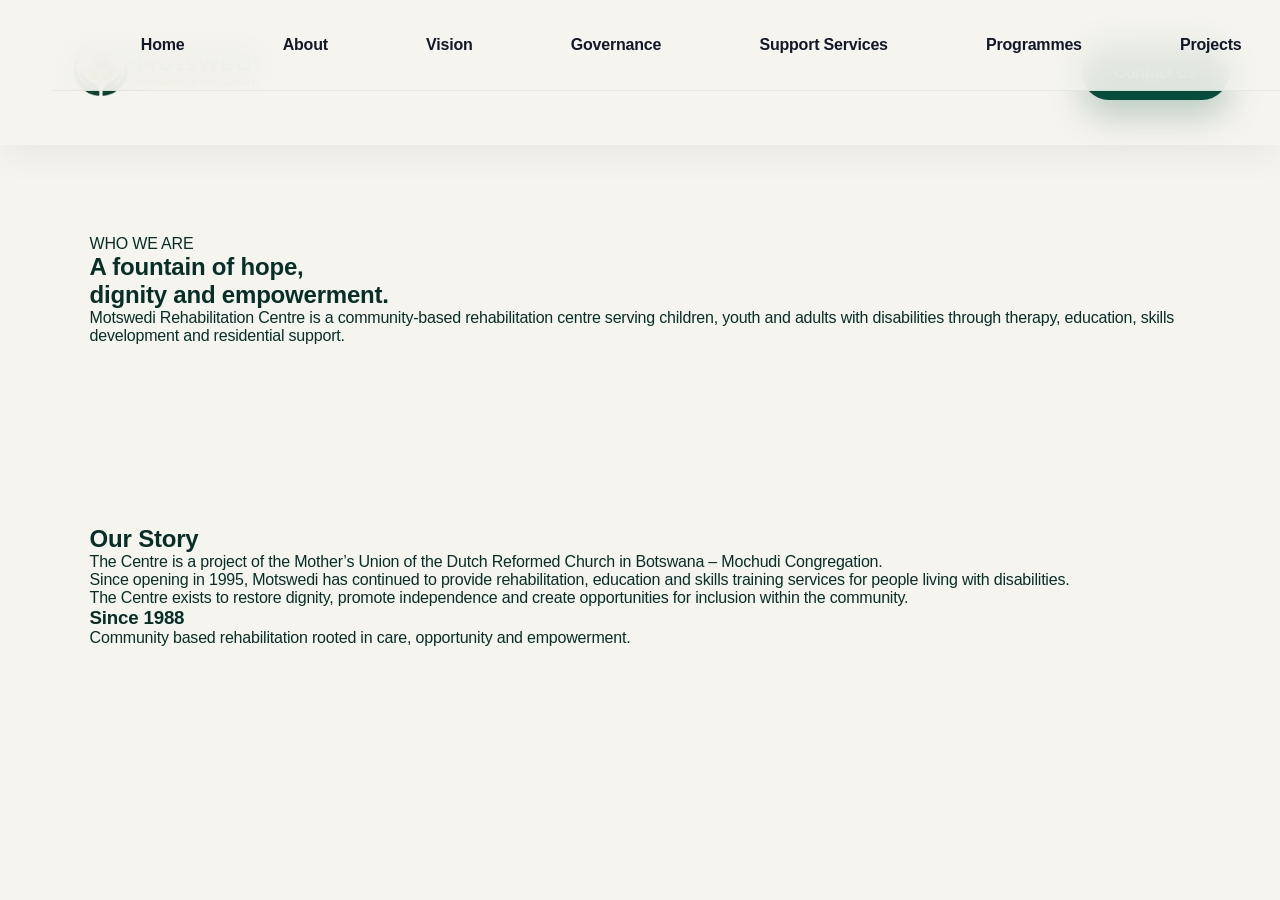
==== commit eb7220f3: "Apply premium navbar to all pages" ====
--- a/about.html
+++ b/about.html
@@ -1,22 +1,26 @@
-<!DOCTYPE html>
+﻿<!DOCTYPE html>
 <html lang="en">
 <head>
 <meta charset="UTF-8">
 <meta name="viewport" content="width=device-width, initial-scale=1.0">
 <title>About | Motswedi Rehabilitation Centre</title>
-<link rel="stylesheet" href="css/style.css">
+<link rel="stylesheet" href="css/style.css"><link rel="stylesheet" href="css/home-premium.css">
 </head>
 <body>
-<header class="navbar">
-<div class="logo">Motswedi Rehabilitation Centre</div>
-<nav>
-<a href="about.html">About</a>
-<a href="vision.html">Vision</a>
-<a href="governance.html">Governance</a>
-<a href="programmes.html">Programmes</a>
-<a href="projects.html">Projects</a>
-<a href="support.html" class="nav-btn">Support Services</a>
-</nav>
+<header class="main-nav">
+  <a href="index.html" class="brand">
+    <img src="images/logo.png" class="real-logo" alt="Motswedi Logo">
+  </a>
+  <nav class="nav-links">
+    <a href="index.html">Home</a>
+    <a href="about.html">About</a>
+    <a href="vision.html">Vision</a>
+    <a href="governance.html">Governance</a>
+    <a href="support.html">Support Services</a>
+    <a href="programmes.html">Programmes</a>
+    <a href="projects.html">Projects</a>
+  </nav>
+  <a href="contact.html" class="nav-contact">Contact Us</a>
 </header>
 <section class="page-hero about-hero">
 <div class="page-hero-content">
@@ -37,8 +41,8 @@
 <div>
 <h2>Our Story</h2>
 <p>
-The Centre is a project of the Mother�s Union of the Dutch Reformed
-Church in Botswana � Mochudi Congregation.
+The Centre is a project of the Mother’s Union of the Dutch Reformed
+Church in Botswana – Mochudi Congregation.
 </p>
 <p>
 Since opening in 1995, Motswedi has continued to provide rehabilitation,
@@ -60,3 +64,5 @@
 </section>
 </body>
 </html>
+
+
--- a/css/home-premium.css
+++ b/css/home-premium.css
@@ -0,0 +1,291 @@
+* {
+  margin: 0;
+  padding: 0;
+  box-sizing: border-box;
+}
+html, body {
+  width: 100%;
+  min-height: 100%;
+  font-family: Arial, sans-serif;
+  background: #f6f4ef;
+  color: #062f28;
+}
+/* TOP CONTACT BAR */
+.info-bar {
+  height: 58px;
+  background: linear-gradient(90deg, #003f2f, #065f46);
+  color: white;
+  padding: 0 6%;
+  display: flex;
+  align-items: center;
+  justify-content: space-between;
+  font-size: 16px;
+  font-weight: 600;
+}
+.info-left,
+.info-right {
+  display: flex;
+  align-items: center;
+  gap: 28px;
+}
+.info-right span {
+  font-size: 20px;
+  font-weight: 800;
+}
+/* NAVBAR */
+.main-nav {
+  height: 145px;
+  padding: 0 6%;
+  background: #fffdf8;
+  display: flex;
+  align-items: center;
+  justify-content: space-between;
+  box-shadow: 0 8px 35px rgba(0,0,0,0.06);
+  position: relative;
+  z-index: 20;
+}
+.brand {
+  display: flex;
+  align-items: center;
+  gap: 16px;
+  text-decoration: none;
+  color: #064e3b;
+  min-width: 300px;
+}
+.brand-mark {
+  width: 78px;
+  height: 78px;
+  border: 4px solid #064e3b;
+  border-radius: 50%;
+  display: grid;
+  place-items: center;
+  font-weight: 900;
+  font-size: 34px;
+  color: #064e3b;
+  background: #fffdf8;
+}
+.brand strong {
+  display: block;
+  font-size: 38px;
+  line-height: 0.9;
+  font-weight: 900;
+}
+.brand small {
+  display: block;
+  font-size: 23px;
+  line-height: 1.2;
+  font-weight: 700;
+}
+.nav-links {
+  display: flex;
+  align-items: center;
+  gap: 34px;
+}
+.nav-links a {
+  text-decoration: none;
+  color: #111827;
+  font-size: 16px;
+  font-weight: 800;
+  padding: 18px 0;
+  position: relative;
+  white-space: nowrap;
+}
+.nav-links a.active {
+  background: #064e3b;
+  color: white;
+  padding: 16px 24px;
+  border-radius: 12px;
+}
+.nav-links a.active::after {
+  content: '';
+  position: absolute;
+  left: 22%;
+  bottom: -18px;
+  width: 56%;
+  height: 4px;
+  background: #c79a2b;
+}
+.nav-contact {
+  text-decoration: none;
+  background: #064e3b;
+  color: white;
+  padding: 18px 32px;
+  border-radius: 999px;
+  font-weight: 900;
+  box-shadow: 0 15px 35px rgba(6,78,59,0.25);
+  white-space: nowrap;
+}
+/* HERO */
+.home-hero {
+  min-height: calc(100vh - 188px);
+  position: relative;
+  display: flex;
+  align-items: center;
+  padding: 6% 6%;
+  background:
+    linear-gradient(90deg,
+      rgba(246,244,239,0.99) 0%,
+      rgba(246,244,239,0.94) 26%,
+      rgba(246,244,239,0.64) 47%,
+      rgba(246,244,239,0.12) 70%
+    ),
+    url('../images/hero.jpg');
+  background-size: cover;
+  background-position: center right;
+}
+.hero-content {
+  max-width: 680px;
+}
+.eyebrow {
+  color: #c79a2b;
+  letter-spacing: 7px;
+  font-size: 15px;
+  font-weight: 900;
+  margin-bottom: 34px;
+}
+.hero-content h1 {
+  font-size: clamp(52px, 5vw, 80px);
+  line-height: 1.08;
+  letter-spacing: -2.5px;
+  color: #063f34;
+  font-weight: 900;
+  margin-bottom: 28px;
+}
+.gold-line {
+  width: 100px;
+  height: 4px;
+  background: #c79a2b;
+  margin-bottom: 30px;
+}
+.hero-text {
+  font-size: 22px;
+  line-height: 1.6;
+  color: #17202c;
+  max-width: 650px;
+  font-weight: 500;
+}
+.hero-actions {
+  display: flex;
+  gap: 26px;
+  margin-top: 42px;
+}
+.hero-actions a {
+  text-decoration: none;
+  padding: 18px 38px;
+  border-radius: 10px;
+  font-size: 18px;
+  font-weight: 900;
+}
+.primary-btn {
+  background: #064e3b;
+  color: white;
+}
+.outline-btn {
+  background: rgba(255,255,255,0.82);
+  color: #064e3b;
+  border: 2px solid #064e3b;
+}
+.scroll-dot {
+  position: absolute;
+  bottom: 34px;
+  left: 50%;
+  transform: translateX(-50%);
+  width: 58px;
+  height: 58px;
+  border-radius: 50%;
+  background: white;
+  color: #064e3b;
+  display: grid;
+  place-items: center;
+  text-decoration: none;
+  font-size: 30px;
+  box-shadow: 0 12px 35px rgba(0,0,0,0.15);
+}
+/* MOBILE */
+@media(max-width: 1100px) {
+  .info-bar {
+    display: none;
+  }
+  .main-nav {
+    height: 92px;
+    padding: 0 24px;
+  }
+  .brand {
+    min-width: auto;
+  }
+  .brand-mark {
+    width: 52px;
+    height: 52px;
+    font-size: 24px;
+    border-width: 3px;
+  }
+  .brand strong {
+    font-size: 25px;
+  }
+  .brand small {
+    font-size: 15px;
+  }
+  .nav-links {
+    display: none;
+  }
+  .nav-contact {
+    padding: 13px 20px;
+    font-size: 14px;
+  }
+  .home-hero {
+    min-height: calc(100vh - 92px);
+    padding: 55px 24px;
+    background:
+      linear-gradient(rgba(246,244,239,0.80), rgba(246,244,239,0.80)),
+      url('../images/hero.jpg');
+    background-size: cover;
+    background-position: center;
+  }
+  .eyebrow {
+    font-size: 12px;
+    letter-spacing: 5px;
+    margin-bottom: 22px;
+  }
+  .hero-content h1 {
+    font-size: 43px;
+    line-height: 1.15;
+    letter-spacing: -1px;
+  }
+  .hero-text {
+    font-size: 17px;
+  }
+  .hero-actions {
+    flex-direction: column;
+    gap: 14px;
+  }
+  .hero-actions a {
+    text-align: center;
+  }
+  .scroll-dot {
+    display: none;
+  }
+}
+
+.real-logo{
+  width:230px;
+  height:230px;
+  object-fit:contain;
+}
+
+
+.brand{
+min-width:auto !important;
+}
+.main-nav{
+padding:0 4%;
+}
+.real-logo{
+display:block;
+object-fit:contain;
+}
+
+
+.info-bar{
+  display:none !important;
+}
+
